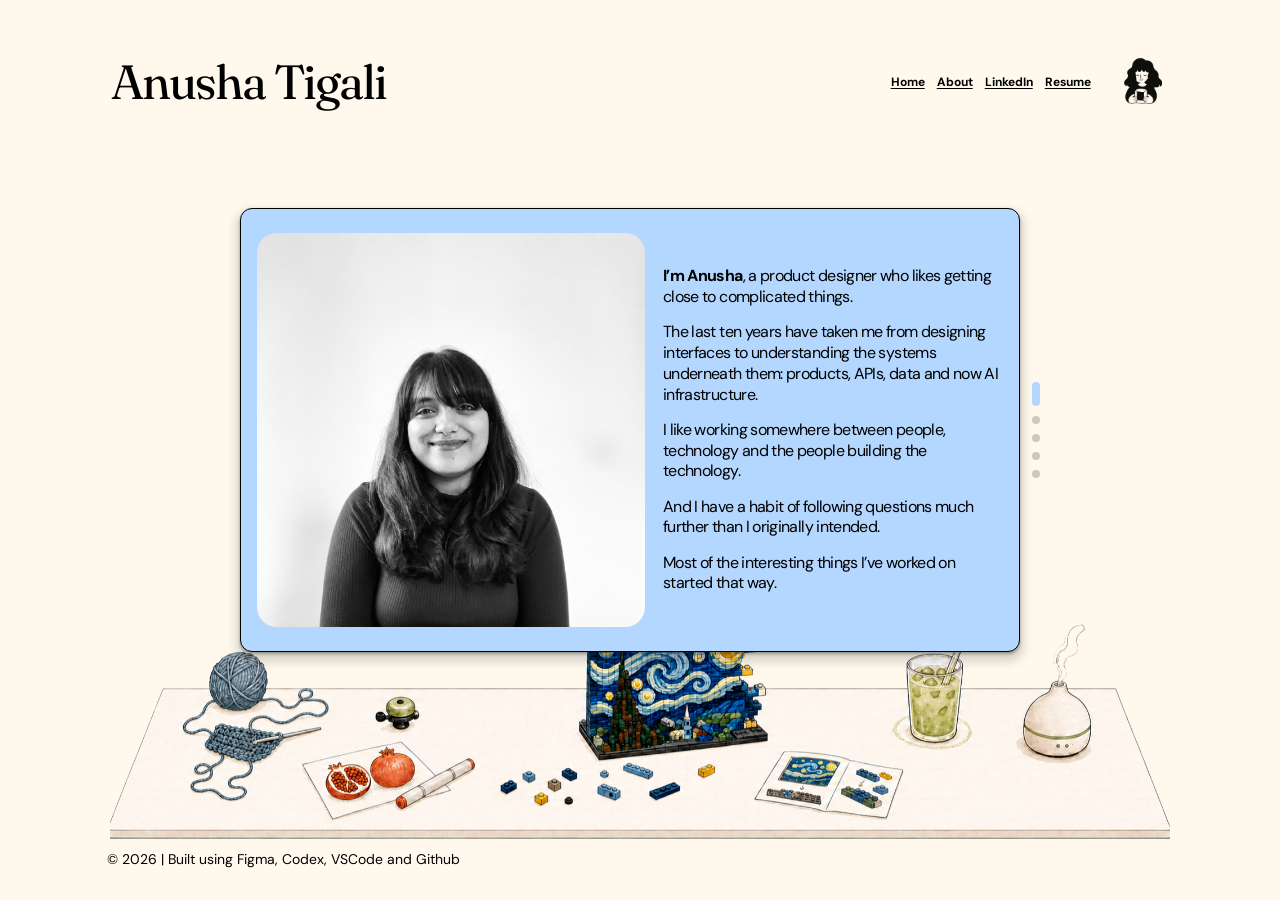
==== about/index.html @ d05620a8 "Publish updated site headers" ====
<!doctype html>
<html lang="en">
  <head>
    <meta charset="utf-8">
    <meta name="viewport" content="width=device-width, initial-scale=1">
    <meta name="theme-color" content="#fff9ed">
    <meta name="apple-mobile-web-app-status-bar-style" content="default">
    <link rel="icon" type="image/png" sizes="32x32" href="/assets/icons/favicon-32.png?v=20260825-4">
    <link rel="icon" type="image/png" sizes="512x512" href="/assets/icons/favicon-master.png?v=20260825-4">
    <link rel="apple-touch-icon" sizes="180x180" href="/assets/icons/apple-touch-icon.png?v=20260825-4">
    <meta name="description" content="Staff product designer working across API tooling, AI infrastructure, knowledge graphs, and data generators.">
    
    <title>About Anusha — Anusha Tigali</title>
    <link rel="preconnect" href="https://fonts.googleapis.com">
    <link rel="preconnect" href="https://fonts.gstatic.com" crossorigin>
    <link href="https://fonts.googleapis.com/css2?family=DM+Sans:opsz,wght@9..40,400;9..40,700&family=Fraunces:opsz,wght,SOFT,WONK@9..144,400,0,1;9..144,700,0,1&display=swap" rel="stylesheet">
    <link rel="stylesheet" href="/assets/css/tokens.css">
    <link rel="stylesheet" href="/assets/css/reset.css">
    <link rel="stylesheet" href="/assets/css/base.css?v=20260823-3">
    <link rel="stylesheet" href="/assets/css/layout.css?v=20260827-1">
    <link rel="stylesheet" href="/assets/css/components.css?v=20260915-2">
    <link rel="stylesheet" href="/assets/css/case-study.css?v=20260827-7">
    <link rel="stylesheet" href="/assets/css/not-found.css?v=20260823-2">
    <link rel="stylesheet" href="/assets/css/matcha-cafe.css?v=20260814-5">
    <link rel="stylesheet" href="/assets/css/learning-logs.css?v=20260827-4">
    <script src="/assets/js/case-study.js?v=20260815-8" defer></script>
    <script src="/assets/js/cards.js?v=20260915-1" defer></script>
    <script src="/assets/js/topic-drawer.js?v=20260814-3" defer></script>
    <script src="/assets/js/matcha-cafe.js?v=20260814-18" defer></script>
    <script src="/assets/js/learning-logs.js?v=20260823-3" defer></script>
    <script src="/assets/js/about-carousel.js?v=20260825-7" defer></script>
    <script src="/assets/js/scroll-header.js?v=20260823-1" defer></script>
  </head>
  <body class="about-page">
    <div class="page-shell page-shell--interior">
  
    <header class="case-study-header" data-scroll-header>
  <a class="case-study-brand" href="/">Anusha Tigali</a>
  <a class="case-study-mobile-portrait" href="/about/" aria-label="About Anusha">
    <img src="/assets/images/profile-wind.gif" alt="">
  </a>
  <nav class="case-study-nav" aria-label="Site navigation">
    <a href="/">Home</a>
    <a href="/about/">About</a>
    <a href="https://www.linkedin.com/in/anusha-tigali-product-designer/" target="_blank" rel="noreferrer">LinkedIn</a>
    <a href="https://drive.google.com/file/d/1iIlHJ6nLuoq7EVHTk1wSKE1XJ-EZt_mc/view?usp=sharing" target="_blank" rel="noreferrer">Resume</a>
  </nav>
  <a class="case-study-portrait" href="/about/" aria-label="About Anusha">
    <img src="/assets/images/profile-wind.gif" alt="">
  </a>
</header>

  
  <main class="interior-main interior-main--about">
    
      <section class="about-carousel" aria-label="About Anusha">
  <div class="about-carousel-viewport" aria-live="polite">
    <article class="about-card is-active" data-about-slide aria-hidden="false">
      <img class="about-card-portrait" src="/assets/images/anusha-about-portrait.png" alt="Anusha Tigali smiling">
      <div class="about-card-copy">
        <div class="about-card-body">
          <p><strong>I’m Anusha</strong>, a product designer who likes getting close to complicated things.</p>
          <p>The last ten years have taken me from designing interfaces to understanding the systems underneath them: products, APIs, data and now AI infrastructure.</p>
          <p>I like working somewhere between people, technology and the people building the technology.</p>
          <p>And I have a habit of following questions much further than I originally intended.</p>
          <p>Most of the interesting things I’ve worked on started that way.</p>
        </div>
      </div>
      <img class="about-card-mobile-object about-card-mobile-object--diffuser" src="/assets/images/about-card-diffuser.png" alt="" aria-hidden="true">
    </article>
    <article class="about-card about-card--text" data-about-slide aria-hidden="true">
      <div class="about-card-copy">
        <h2>I like getting to the bottom of things.</h2>
        <div class="about-card-body">
          <p>I find it hard to design something without understanding why it works the way it does.</p>
          <p>That usually means getting close to the technology, talking to the people building it, talking to the people using it, and asking a lot of questions.</p>
          <p><strong>What is actually happening underneath?<br>Why does it work this way?<br>What is the user really trying to accomplish?</strong></p>
          <p>The deeper I understand the problem, the better I can tell <strong>what we actually need to solve and what we should build around it.</strong></p>
        </div>
      </div>
      <img class="about-card-mobile-object about-card-mobile-object--crochet" src="/assets/images/about-card-crochet.png" alt="" aria-hidden="true">
    </article>
    <article class="about-card" data-about-slide aria-hidden="true">
      <img class="about-card-portrait" src="/assets/images/about-making-lego.jpg" alt="A hand adding a piece to a colorful LEGO landscape">
      <div class="about-card-copy">
        <h2>Making is one of the ways I think.</h2>
        <div class="about-card-body">
          <p>Sometimes that means prototyping a product idea. Other times, I build something because I think it could change how my team works.</p>
          <p>I find that sometimes the fastest way to understand an idea, test it, or get other people excited about it is to <strong>make enough of it real.</strong></p>
        </div>
      </div>
    </article>
    <article class="about-card" data-about-slide aria-hidden="true">
      <img class="about-card-portrait" src="/assets/images/about-science.png" alt="Handwritten notes and sketches about cellular and molecular biology">
      <div class="about-card-copy">
        <h2>Cellular and molecular biology has my curiosity.</h2>
        <div class="about-card-body">
          <p>I’ve been talking to scientists and learning how they study systems far more complicated than the ones I’ve designed for.</p>
          <p>I’m curious how AI changes that work: what truly improves, how model outputs are validated, and how reliable ground truth is established.</p>
          <p>I have far more questions than answers. <strong>I like being there.</strong></p>
        </div>
      </div>
      <img class="about-card-mobile-object about-card-mobile-object--pomegranate" src="/assets/images/about-card-pomegranate.png" alt="" aria-hidden="true">
    </article>
    <article class="about-card about-card--media" data-about-slide aria-hidden="true">
      <div class="about-card-collage">
        <img src="/assets/images/about-cycling.png" alt="Anusha standing with a bicycle on a country road">
        <div class="about-card-video-frame">
          <video autoplay muted loop playsinline preload="metadata" aria-label="Anusha working on a creative project">
            <source src="/assets/images/about-making-video-3s.m4v" type="video/mp4">
          </video>
        </div>
      </div>
      <div class="about-card-copy">
        <h2>When I’m not working, I’m usually trying something to untangle my mind.</h2>
        <div class="about-card-body">
          <p>I’m finishing my Starry Night Lego for the second time, crocheting a phone holder, and painting pomegranates.</p>
          <p>I also take matcha very seriously, so I’m always trying new recipes and finding ways to bring in Indian flavours such as jamun or saffron.</p>
          <p>If none of that works, I head out on my cycle and keep going until a thread of thought in my head begins to untangle.</p>
        </div>
      </div>
      <img class="about-card-mobile-object about-card-mobile-object--matcha" src="/assets/images/about-card-matcha.png" alt="" aria-hidden="true">
    </article>
  </div>
  <div class="about-carousel-dots" aria-label="About slides">
    <button class="is-active" type="button" aria-label="Show slide 1 of 5" aria-current="true"></button>
    <button type="button" aria-label="Show slide 2 of 5"></button>
    <button type="button" aria-label="Show slide 3 of 5"></button>
    <button type="button" aria-label="Show slide 4 of 5"></button>
    <button type="button" aria-label="Show slide 5 of 5"></button>
  </div>
</section>

    
  </main>
  
    <picture class="about-footer-illustration" aria-hidden="true">
      <source media="(max-width: 760px)" srcset="/assets/images/about-footer-desk-mobile-v2.png">
      <img src="/assets/images/about-footer-desk-desktop-v2.png" alt="">
    </picture>
  
  <footer class="site-footer">
  <p>© 2026 | Built using Figma, Codex, VSCode and Github</p>
</footer>

</div>

  </body>
</html>
---- assets/css/tokens.css ----
:root {
  --color-paper: #fff9ed;
  --color-ink: #000;
  --color-tag: #2c2c2c;
  --color-on-dark: #f5f5f5;
  --font-display: "Fraunces", Georgia, serif;
  --font-body: "DM Sans", Arial, sans-serif;
  --text-small: 0.875rem;
  --text-body: 1rem;
  --text-intro: 1.75rem;
  --text-row: 2.25rem;
  --text-title: 3rem;
  --space-1: 0.25rem;
  --space-2: 0.5rem;
  --space-3: 0.75rem;
  --space-4: 1rem;
  --space-6: 1.5rem;
  --page-gutter: clamp(1.25rem, 8.333vw, 7.5rem);
  --page-block: clamp(1.5rem, 5.86vh, 3.75rem);
  --content-width: 1200px;
  --border: 1px solid var(--color-ink);
}
---- assets/css/base.css ----
html { background: var(--color-paper); color-scheme: light; }
body {
  min-width: 320px;
  min-height: 100vh;
  background: var(--color-paper);
  color: var(--color-ink);
  font-family: var(--font-body);
  font-size: var(--text-body);
  -webkit-font-smoothing: antialiased;
}
a:focus-visible { outline: 3px solid #2455e6; outline-offset: 4px; }
h1 { font-family: var(--font-display); font-size: var(--text-title); font-weight: 400; letter-spacing: -0.04em; line-height: 1.2; }
.visually-hidden { position: absolute !important; width: 1px !important; height: 1px !important; padding: 0 !important; margin: -1px !important; overflow: hidden !important; clip: rect(0, 0, 0, 0) !important; white-space: nowrap !important; border: 0 !important; }

[data-scroll-header] {
  position: sticky;
  top: 0;
  z-index: 80;
  background: var(--color-paper);
  transition: transform 180ms cubic-bezier(.22, 1, .36, 1);
  will-change: transform;
}
[data-scroll-header].is-scroll-hidden { transform: translateY(calc(-100% - 1px)); }

body.is-scroll-header-visible .case-study-jump,
body.is-scroll-header-visible .learning-logs-tree { top: calc(var(--scroll-header-height, 0px) + 1rem); }

@view-transition { navigation: auto; }
::view-transition-old(root) { animation: page-leave 120ms ease-in both; }
::view-transition-new(root) { animation: page-enter 180ms cubic-bezier(.22, 1, .36, 1) both; }
@keyframes page-leave { to { opacity: 0; transform: translateY(-2px); } }
@keyframes page-enter { from { opacity: 0; transform: translateY(3px); } }

@media (prefers-reduced-motion: reduce) {
  *, *::before, *::after { scroll-behavior: auto !important; transition-duration: 0.01ms !important; }
  ::view-transition-old(root),
  ::view-transition-new(root) { animation: none; }
}
---- assets/css/layout.css ----
.page-shell {
  width: min(100%, calc(var(--content-width) + (2 * var(--page-gutter))));
  min-height: 100vh;
  margin-inline: auto;
  padding: var(--page-block) var(--page-gutter);
}
.page-shell--home { display: flex; flex-direction: column; gap: var(--space-4); }
.home-main { display: flex; min-height: 0; flex: 1; flex-direction: column; gap: var(--space-4); }
html:has(body.home-page),
body.home-page { width: 100%; height: 100dvh; min-height: 0; max-height: 100dvh; overflow: hidden; overscroll-behavior: none; }
.page-shell--home { height: 100dvh; min-height: 0; max-height: 100dvh; overflow: hidden; }
.page-shell--interior { display: flex; flex-direction: column; }
.about-page { height: 100dvh; min-height: 0; max-height: 100dvh; overflow: hidden; }
.about-page .page-shell--interior { position: relative; height: 100dvh; min-height: 0; max-height: 100dvh; gap: clamp(.5rem, 1.25dvh, 1rem); overflow: hidden; padding-block: var(--page-block) 2rem; }
.interior-main { display: flex; width: 100%; flex: 1; flex-direction: column; justify-content: center; padding-block: 5rem; }
.interior-main h1 { margin-block: .5rem 2rem; font-size: clamp(2.75rem, 6vw, 5.5rem); }
.interior-main--about { position: relative; z-index: 2; min-height: 0; align-items: center; flex: 1; padding-block: clamp(.5rem, 1.5dvh, 1rem); }
.about-page .case-study-header,
.about-page .site-footer { position: relative; z-index: 3; }
@media (min-width: 761px) {
  .page-shell--home,
  .home-main { gap: var(--space-6); }
  .page-shell--home { height: 100dvh; min-height: 0; }
  .home-main { min-height: 0; flex: 1; }
}
@media (min-width: 761px) and (max-height: 900px) {
  .page-shell--home,
  .home-main { gap: clamp(.75rem, 2dvh, 1.5rem); }
}
@media (max-width: 760px) {
  .page-shell { padding-block: 1.5rem; }
  html:has(body.home-page),
  body.home-page { height: auto; min-height: 100dvh; max-height: none; overflow-x: hidden; overflow-y: auto; overscroll-behavior-y: auto; }
  .home-page .page-shell--home { height: auto; min-height: 100dvh; max-height: none; gap: 36px; overflow: visible; padding: 1.5rem 1rem max(.75rem, env(safe-area-inset-bottom)); }
  .home-main { gap: 0; }
  html:has(body.about-page),
  body.about-page { width: 100%; height: auto; min-height: 100dvh; max-height: none; overflow-x: hidden; overflow-y: auto; overscroll-behavior-x: none; overscroll-behavior-y: auto; }
  .about-page .page-shell--interior { width: 100%; height: auto; min-height: 100dvh; max-height: none; gap: 8px; overflow: visible; padding-block: 12px; }
  .interior-main--about { z-index: 2; min-height: 0; flex: none; justify-content: flex-start; overflow: visible; padding-block: 0; }
}
---- assets/css/components.css ----
.profile-header { position: relative; display: flex; flex-direction: column; gap: var(--space-6); padding-inline: .25rem; }
.profile-portrait { position: absolute; top: 0; right: .25rem; display: block; width: 63px; height: 57px; }
.profile-portrait img { display: block; width: 63px; height: 57px; object-fit: contain; }
.profile-title-row:has(.profile-portrait) { padding-right: 5rem; }
.profile-title-row { display: flex; min-height: 58px; align-items: center; gap: .625rem; overflow: hidden; }
.profile-name { min-width: 0; flex: 1; font-family: var(--font-display); font-size: var(--text-title); font-weight: 400; letter-spacing: -.04em; line-height: 1.2; }
.profile-mobile-summary,
.profile-mobile-meta { display: none; }
.profile-actions { display: flex; flex: none; align-items: center; gap: .625rem; }
.profile-actions a { display: flex; align-items: center; gap: .25rem; font-size: var(--text-small); font-weight: 700; text-decoration: underline; text-underline-offset: .18em; white-space: nowrap; }
.profile-actions a:hover { text-decoration-thickness: 2px; }
.profile-actions img { display: block; width: 17px; height: 17px; }
.profile-actions .profile-action-icon { display: none; }
.profile-metadata { display: grid; grid-template-columns: minmax(0, 1.55fr) minmax(0, 1.1fr) minmax(0, .55fr) minmax(0, 1.65fr); align-items: start; gap: clamp(2rem, 3vw, 3.5rem); font-size: var(--text-small); }
.metadata-item { display: flex; min-width: 0; flex-direction: column; gap: var(--space-1); }
.metadata-item dt { font-weight: 400; }
.metadata-item dd { font-weight: 700; line-height: 1.28; }
.metadata-item-prefix { font-weight: 700; }
.metadata-item dd a:hover { text-decoration: underline; text-underline-offset: .15em; }
.intro { position: relative; z-index: 5; font-size: var(--text-intro); font-weight: 400; line-height: 1.3; }
.intro-link { position: relative; display: inline-block; text-decoration: underline; text-decoration-thickness: 1px; text-underline-offset: .15em; }
.intro-link-pill { position: absolute; top: calc(100% + .35rem); left: 0; z-index: 10; width: max-content; max-width: min(24rem, calc(100vw - (2 * var(--page-gutter)))); padding: .2rem .75rem .25rem; border-radius: 999px; background: #c8c5bd; font-size: 1.25rem; font-style: italic; line-height: 1.2; opacity: 0; pointer-events: none; transform: translateY(-.25rem); transition: opacity 160ms ease, transform 200ms ease; }
.intro-link:is(:hover, :focus-visible) .intro-link-pill { opacity: 1; transform: translateY(0); }
.intro-link:focus-visible { border-radius: 2px; outline-offset: 3px; }
.intro-link-menu { position: relative; display: inline-block; }
.intro-link-options { position: absolute; top: 100%; left: 0; z-index: 10; display: flex; width: max-content; max-width: min(34rem, calc(100vw - (2 * var(--page-gutter)))); align-items: flex-start; flex-direction: column; gap: .75rem; padding-top: .5rem; opacity: 0; pointer-events: none; transform: translateY(-.25rem); transition: opacity 160ms ease, transform 200ms ease, visibility 0s linear 200ms; visibility: hidden; }
.intro-link-option { display: block; max-width: 100%; padding: .2rem .75rem .25rem; border-radius: 999px; background: #c8c5bd; font-size: 1.25rem; font-style: italic; line-height: 1.2; text-decoration: none; white-space: nowrap; }
.intro-link-option:hover, .intro-link-option:focus-visible { background: var(--color-ink); color: var(--color-paper); outline: none; }
.intro-link-menu:is(:hover, :focus-within) .intro-link-options { opacity: 1; pointer-events: auto; transform: translateY(0); transition-delay: 0s; visibility: visible; }
@media (min-width: 761px) {
  .intro-link-pill,
  .intro-link-option { background: #b4d7ff; }
}
.portfolio-mobile-header,
.portfolio-mobile-meta,
.portfolio-mobile-cta,
.portfolio-mobile-summary,
.portfolio-mobile-number,
.portfolio-mobile-tab,
.portfolio-mobile-pagination,
.portfolio-mobile-footer { display: none; }
.portfolio-mobile-stage { display: contents; }
.portfolio-index { --card-motion-duration: 680ms; --card-motion-easing: cubic-bezier(.16, 1, .3, 1); min-height: 0; flex: none; border: var(--border); }
.portfolio-index ul { display: grid; height: 660px; grid-template-columns: repeat(2, minmax(0, 1fr)); grid-template-rows: repeat(3, 176px) 132px; transition: grid-template-rows var(--card-motion-duration) var(--card-motion-easing); will-change: grid-template-rows; }
.portfolio-row { display: flex; height: 100%; min-height: 0; }
.portfolio-row:nth-child(-n + 3) { grid-column: 1 / -1; }
.portfolio-row:nth-child(4) { grid-column: 1 / -1; }
.portfolio-row + .portfolio-row { border-top: var(--border); }
.portfolio-row a { position: relative; display: flex; width: 100%; flex-direction: column; justify-content: center; gap: .625rem; overflow: hidden; padding: 1rem; transition: background-color 420ms ease, color 320ms ease; }
.portfolio-heading { display: flex; width: 100%; align-items: flex-start; flex-direction: column; gap: .625rem; flex: none; opacity: 1; transform: translateY(0); transition: opacity 240ms ease 160ms, transform 560ms var(--card-motion-easing); }
.portfolio-title { display: grid; min-width: 0; flex: 1; font-family: var(--font-display); font-weight: 400; letter-spacing: -.04em; line-height: 1.2; }
.portfolio-title-default { grid-area: 1 / 1; align-self: center; font-size: var(--text-row); transform: scale(1); transform-origin: left center; transition: transform 560ms var(--card-motion-easing); will-change: transform; }
.portfolio-title-compressed { display: none; }
.portfolio-preview { position: absolute; top: 50%; right: 16px; left: 16px; display: grid; width: auto; height: min(403px, calc(100% - 2rem)); min-height: 0; grid-template-columns: minmax(0, 649px) minmax(335px, 493px); align-items: center; gap: 1.5rem; overflow: hidden; opacity: 0; visibility: hidden; transform: translateY(calc(-50% + 1rem)); transition: opacity 260ms ease, transform 620ms var(--card-motion-easing), visibility 0s linear var(--card-motion-duration); }
.portfolio-preview:not(:has(.portfolio-artwork)) { grid-template-columns: minmax(0, 649px); }
.portfolio-copy { display: flex; align-self: center; flex-direction: column; gap: .625rem; text-align: left; }
.portfolio-hover-title { font-family: var(--font-display); font-size: var(--text-row); font-weight: 400; letter-spacing: -.04em; line-height: 1.2; white-space: nowrap; }
.portfolio-summary { max-width: 649px; font-size: 18px; line-height: 1.25; }
.portfolio-view-cta { display: inline-flex; width: 160px; height: 32px; align-items: center; justify-content: center; gap: 8px; padding: 8px; border-radius: 8px; background: #2c2c2c; color: #f5f5f5; font-family: var(--font-body); font-size: 16px; font-weight: 400; line-height: 1; white-space: nowrap; transition: background-color 160ms ease, box-shadow 160ms ease, color 160ms ease, transform 160ms ease; }
.portfolio-copy > .portfolio-view-cta { margin-top: 26px; }
.portfolio-view-cta > span { transition: transform 160ms ease; }
.portfolio-row--field-notes .portfolio-heading { align-items: center; flex-direction: row; justify-content: space-between; gap: 1rem; }
.portfolio-view-cta--articles { flex: none; margin-left: auto; opacity: 0; visibility: hidden; transform: translateX(-.5rem); transition: opacity 180ms ease, transform 240ms var(--card-motion-easing), visibility 0s linear 240ms, background-color 160ms ease, box-shadow 160ms ease, color 160ms ease; }
.portfolio-row--field-notes a:hover .portfolio-view-cta--articles,
.portfolio-row--field-notes a:focus-visible .portfolio-view-cta--articles { opacity: 1; visibility: visible; transform: translateX(0); transition-delay: 0s; }
.portfolio-view-cta:hover,
.portfolio-row a:focus-visible .portfolio-view-cta { background: #000; box-shadow: 0 3px 0 rgb(0 0 0 / 18%); color: #fff; transform: translateY(-2px); }
.portfolio-view-cta:hover > span,
.portfolio-row a:focus-visible .portfolio-view-cta > span { transform: translateX(3px); }
.portfolio-details { display: flex; flex-wrap: wrap; align-items: center; gap: .5rem 1rem; font-size: var(--text-small); }
.portfolio-details span + span::before { content: ""; display: inline-block; width: 2px; height: 2px; margin: 0 1rem .25em 0; border-radius: 50%; background: currentColor; }
.portfolio-details--default { max-height: 18px; overflow: hidden; color: #444; opacity: 1; transition: max-height 480ms var(--card-motion-easing), opacity 240ms ease; }
.portfolio-artwork { display: flex; width: 100%; height: min(335px, 100%); min-width: 0; min-height: 0; align-items: center; justify-content: center; }
.portfolio-artwork img { display: block; width: 100%; height: 100%; max-width: 493px; max-height: 335px; object-fit: contain; object-position: center; }
.portfolio-row--synthetic-data .portfolio-artwork img,
.portfolio-row--curl-import .portfolio-artwork img { width: 83%; height: 83%; }
.portfolio-row--expandable.is-active { height: 100%; }
.portfolio-row a:hover,
.portfolio-row a:focus-visible { background: #b4d7ff; color: var(--color-ink); }
.portfolio-row--expandable.is-active .portfolio-preview { opacity: 1; visibility: visible; transform: translateY(-50%); transition-delay: 180ms, 80ms, 0s; }
.portfolio-row--expandable.is-active .portfolio-heading { opacity: 0; transform: translateY(-.5rem); transition-delay: 0s; }
.portfolio-row a:focus-visible { outline-offset: -4px; }
@media (min-width: 761px) {
  .portfolio-index { min-height: 280px; flex: 1; }
  .portfolio-index ul { height: 100%; grid-template-rows: repeat(3, minmax(68px, 1fr)) minmax(68px, .75fr); }
  .portfolio-index ul.portfolio-active-1 { grid-template-rows: minmax(0, 74.4fr) repeat(3, minmax(96px, 8.533fr)); }
  .portfolio-index ul.portfolio-active-2 { grid-template-rows: minmax(96px, 8.533fr) minmax(0, 74.4fr) repeat(2, minmax(96px, 8.533fr)); }
  .portfolio-index ul.portfolio-active-3 { grid-template-rows: repeat(2, minmax(96px, 8.533fr)) minmax(0, 74.4fr) minmax(96px, 8.533fr); }
  .portfolio-index ul.is-card-active > .portfolio-row:not(.is-active) { height: 100%; }
  .portfolio-index ul.is-card-active > .portfolio-row:not(.is-active) > a { padding-block: clamp(.5rem, 1.5dvh, 3rem); }
  .portfolio-index ul.is-card-active > .portfolio-row:not(.is-active) .portfolio-heading { align-items: flex-start; flex-direction: column; justify-content: center; gap: .25rem; color: #858585; }
  .portfolio-index ul.is-card-active > .portfolio-row--field-notes:not(.is-active) .portfolio-heading { align-items: center; flex-direction: row; justify-content: space-between; gap: 1rem; }
  .portfolio-index ul.is-card-active > .portfolio-row:not(.is-active) .portfolio-title { white-space: normal; }
  .portfolio-index ul.is-card-active > .portfolio-row:not(.is-active) .portfolio-title-default { transform: scale(1); }
  .portfolio-index ul.is-card-active > .portfolio-row:not(.is-active) .portfolio-details--default { max-height: 18px; flex: none; justify-content: flex-start; color: #858585; opacity: 1; white-space: nowrap; }
}
@media (min-width: 761px) and (max-width: 1100px) {
  .portfolio-preview { grid-template-columns: minmax(0, 1fr); }
  .portfolio-hover-title { white-space: normal; }
  .portfolio-artwork { display: none; }
}
@media (min-width: 761px) and (max-height: 900px) {
  .portfolio-index { min-height: 0; flex: 1; }
  .portfolio-index ul { height: 100%; }
  .portfolio-index ul.portfolio-active-1 { grid-template-rows: minmax(0, 1fr) repeat(3, clamp(52px, 9dvh, 72px)); }
  .portfolio-index ul.portfolio-active-2 { grid-template-rows: clamp(52px, 9dvh, 72px) minmax(0, 1fr) repeat(2, clamp(52px, 9dvh, 72px)); }
  .portfolio-index ul.portfolio-active-3 { grid-template-rows: repeat(2, clamp(52px, 9dvh, 72px)) minmax(0, 1fr) clamp(52px, 9dvh, 72px); }
  .portfolio-index ul.is-card-active > .portfolio-row:not(.is-active) .portfolio-details--default { display: none; }
}
.site-footer { display: flex; justify-content: space-between; flex-wrap: wrap; gap: var(--space-3); font-size: var(--text-small); }
.site-footer p { min-width: 0; overflow-wrap: anywhere; }
.site-footer p:last-child { text-align: right; }
.site-footer a:hover { text-decoration: underline; text-underline-offset: .15em; }
.about-footer-illustration { position: absolute; bottom: clamp(1rem, 2.5dvh, 2rem); left: 50%; z-index: 1; display: flex; width: 100vw; height: clamp(220px, 30dvh, 300px); align-items: flex-end; justify-content: center; margin: 0; pointer-events: none; transform: translateX(-50%); }
.about-footer-illustration img { position: relative; z-index: 1; display: block; width: auto; height: 100%; max-width: 100%; object-fit: contain; object-position: center bottom; }
.about-page .case-study-header { margin-bottom: 0; }
.about-page .case-study-header.is-scroll-hidden { transform: none; }
.about-carousel { display: flex; width: min(100%, 800px); align-items: center; justify-content: center; gap: 12px; transform: translateY(-50px); }
.about-carousel-viewport { position: relative; width: min(100%, 780px); height: 444px; flex: 0 1 780px; }
.about-card { position: absolute; inset: 0; display: flex; width: 100%; height: 444px; min-height: 0; align-items: center; gap: clamp(12px, 2dvh, 20px); padding: clamp(14px, 2.65dvh, 24px) 16px; border: 1px solid var(--color-ink); border-radius: 12px; background: #b4d7ff; box-shadow: 0 6px 10px 4px rgb(0 0 0 / 15%), 0 2px 3px rgb(0 0 0 / 30%); font-family: var(--font-body); opacity: 0; pointer-events: none; transform: translateY(28px) scale(.985); transition: opacity 240ms ease, transform 360ms cubic-bezier(.22, 1, .36, 1), visibility 0s linear 360ms; visibility: hidden; }
.about-card[aria-hidden="true"] { display: none; }
.about-card.is-before { transform: translateY(-28px) scale(.985); }
.about-card.is-active { z-index: 2; opacity: 1; pointer-events: auto; transform: translateY(0) scale(1); transition-delay: 0s; visibility: visible; }
.about-card-portrait { display: block; width: min(52%, 404px); height: 100%; min-height: 0; flex: 0 0 min(52%, 404px); border-radius: 20px; object-fit: cover; object-position: center; }
.about-card-collage { position: relative; width: min(52%, 404px); height: 100%; min-height: 0; flex: 0 0 min(52%, 404px); }
.about-card-collage > img { display: block; width: 100%; height: 100%; border-radius: 20px; object-fit: cover; object-position: center; }
.about-card-video-frame { position: absolute; right: 6%; bottom: -2%; width: 62%; height: 68%; padding: 10px; border-radius: 14px; background: #fff; box-shadow: 0 4px 12px rgb(0 0 0 / 14%); transform: rotate(10deg); }
.about-card-video-frame video { display: block; width: 100%; height: 100%; border-radius: 8px; object-fit: cover; }
.about-card-copy { display: flex; min-width: 0; flex: 1; align-self: stretch; flex-direction: column; gap: 10px; }
.about-card:not(.about-card--text) .about-card-copy { height: 100%; justify-content: center; }
.about-card-number,
.about-card h1,
.about-card h2 { margin: 0; font-family: var(--font-body); font-size: 16px; letter-spacing: -.04em; line-height: 1.3; }
.about-card-number { font-weight: 400; }
.about-card h1,
.about-card h2 { font-weight: 700; }
.about-card--text { align-items: center; padding: clamp(2rem, 7dvh, 4rem); }
.about-card--text .about-card-copy { width: 100%; max-width: 580px; align-self: center; justify-content: center; margin-inline: auto; }
.about-card--text h2 { font-size: 16px; line-height: 1.3; }
.about-card--text .about-card-body { font-size: clamp(13px, 1.8dvh, 16px); line-height: 1.3; }
.about-card--text .about-card-body { margin-top: 1rem; }
.about-card-body { display: flex; flex-direction: column; gap: clamp(.55rem, 1.6dvh, 1.25rem); font-size: clamp(13px, 1.8dvh, 16px); letter-spacing: -.04em; line-height: 1.3; }
.about-card-mobile-object { display: none; }
.about-carousel-dots { display: flex; width: 8px; flex: 0 0 8px; align-items: center; flex-direction: column; gap: 10px; }
.about-carousel-dots button { display: block; width: 8px; height: 8px; padding: 0; border: 0; border-radius: 20px; background: #cdc8be; cursor: pointer; transition: height 200ms ease, width 200ms ease, background-color 200ms ease; }
.about-carousel-dots button.is-active { height: 24px; background: #b4d7ff; }
.wordmark { font-family: var(--font-display); font-size: 1.75rem; }
.eyebrow { font-size: var(--text-small); font-weight: 700; text-transform: uppercase; letter-spacing: .08em; }
.coming-soon { margin-bottom: 3rem; font-size: 1.5rem; }
.back-link { width: max-content; font-weight: 700; text-decoration: underline; text-underline-offset: .2em; }
.topic-drawer-layer { display: none; }
@media (max-width: 760px) {
  .home-page { --mobile-card-height: 100%; min-height: 0; overscroll-behavior-x: none; }
  .home-page .page-shell--home { position: static; width: 100%; }
  .profile-header { position: static; z-index: 20; gap: 0; margin-inline: -1rem; padding: 0 1rem; background: var(--color-paper); }
  .home-page .profile-header.is-scroll-hidden { transform: none; }
  .profile-title-row { min-height: auto; align-items: flex-start; flex-direction: column; gap: 1.25rem; overflow: visible; }
  .profile-title-row:has(.profile-portrait) { padding-right: 0; }
  .profile-portrait { position: static; width: 80px; height: 110px; }
  .profile-portrait img { width: 80px; height: 110px; object-fit: contain; }
  .home-page .profile-portrait { width: 207px; height: 270px; }
  .home-page .profile-portrait img { width: 207px; height: 270px; }
  .profile-name { font-size: 1.5rem; }
  .home-page .profile-name { font-size: 36px; font-weight: 700; }
  .profile-mobile-summary { display: block; font-size: 1rem; line-height: 1.3; }
  .home-page .profile-mobile-summary { font-size: 28px; font-weight: 600; }
  .profile-mobile-summary-link { text-decoration: underline; text-decoration-thickness: 1px; text-underline-offset: .15em; }
  body.topic-drawer-open { overflow: hidden; }
  .topic-drawer-layer { position: fixed; inset: 0; z-index: 100; display: block; }
  .topic-drawer-layer[hidden] { display: none; }
  .topic-drawer-backdrop { position: absolute; inset: 0; border: 0; background: rgb(217 217 217 / 77%); opacity: 0; transition: opacity 220ms ease; }
  .topic-drawer { position: absolute; right: 0; bottom: 0; left: 0; display: flex; min-height: 338px; align-items: center; flex-direction: column; gap: 1rem; padding: 2.5rem 2rem max(2rem, env(safe-area-inset-bottom)); border-radius: 2rem 2rem 0 0; background: #fff9ec; box-shadow: 0 -6px 20px rgb(0 0 0 / 10%); text-align: center; transform: translateY(100%); transition: transform 300ms cubic-bezier(.22, 1, .36, 1); }
  .topic-drawer-heading { display: flex; width: 100%; align-items: center; justify-content: space-between; gap: 1rem; text-align: left; }
  .topic-drawer h2 { font-family: var(--font-display); font-size: 1.75rem; font-weight: 400; letter-spacing: -.04em; line-height: 1.2; }
  .topic-drawer-icon-close { position: relative; width: 2rem; height: 2rem; flex: 0 0 2rem; border: 2px solid var(--color-ink); border-radius: 50%; background: transparent; color: var(--color-ink); }
  .topic-drawer-icon-close::before, .topic-drawer-icon-close::after { position: absolute; top: 50%; left: 50%; width: 1rem; height: 2px; background: currentColor; content: ""; }
  .topic-drawer-icon-close::before { transform: translate(-50%, -50%) rotate(45deg); }
  .topic-drawer-icon-close::after { transform: translate(-50%, -50%) rotate(-45deg); }
  .topic-drawer p { width: 100%; max-width: none; font-size: 1.125rem; line-height: 1.3; text-align: left; }
  .topic-drawer-media { width: 216px; height: 126px; object-fit: cover; }
  .topic-drawer-media[hidden] { display: none; }
  .topic-drawer-actions { display: flex; width: 100%; align-items: center; flex-direction: column; gap: 1rem; margin-top: auto; }
  .topic-drawer-primary { display: flex; width: min(100%, 20rem); min-height: 3.5rem; align-items: center; justify-content: center; border-radius: .5rem; background: var(--color-ink); color: #fff; font-size: 1.125rem; }
  .topic-drawer-close { border: 0; background: none; color: var(--color-ink); font: inherit; font-size: 1.125rem; text-decoration: underline; text-underline-offset: .15em; }
  .topic-drawer-layer.is-open .topic-drawer-backdrop { opacity: 1; }
  .topic-drawer-layer.is-open .topic-drawer { transform: translateY(0); }
  .profile-mobile-meta { display: block; margin-top: -.25rem; font-size: 1rem; line-height: 1.3; }
  .home-page .profile-mobile-meta { display: flex; overflow: visible; align-items: center; flex-direction: row; flex-wrap: wrap; gap: 8px; margin-top: -.125rem; color: #444; font-size: 16px; white-space: normal; }
  .home-page .profile-mobile-meta-tags,
  .home-page .profile-mobile-meta-links { display: contents; }
  .home-page .profile-mobile-meta-tags > span:not([aria-hidden="true"]) { min-width: 0; }
  .home-page .profile-mobile-meta-tags a,
  .home-page .profile-mobile-meta-links a { text-decoration: underline; text-underline-offset: .18em; }
  .profile-actions { gap: .75rem; }
  .home-page .profile-actions { display: none; }
  .profile-metadata { display: none; }
  .intro { display: none; }
  .portfolio-index { display: flex; width: 100%; min-height: 0; align-self: stretch; flex: none; flex-direction: column; border: 0; }
  .portfolio-mobile-stage { display: grid; width: 100%; min-height: 0; flex: none; grid-template-rows: auto auto auto; }
  .portfolio-mobile-header { display: flex; height: 20px; align-items: flex-start; justify-content: space-between; margin-bottom: 1.25rem; font-family: var(--font-display); font-size: 16px; letter-spacing: -.04em; line-height: normal; }
  .portfolio-index ul { display: flex; width: 100%; height: auto; min-height: 0; max-height: none; align-items: flex-start; gap: .75rem; overflow-x: auto; overflow-y: hidden; border: 0; overscroll-behavior-x: contain; scroll-behavior: smooth; scroll-snap-type: x mandatory; scrollbar-width: none; touch-action: pan-x pan-y; -webkit-overflow-scrolling: touch; }
  .portfolio-index ul::-webkit-scrollbar { display: none; }
  .portfolio-row { position: relative; display: block; width: auto; height: auto; min-height: 0; max-height: none; flex: 0 0 100%; overflow: hidden; border: var(--border); border-radius: 12px; background: var(--color-paper); scroll-snap-align: start; scroll-snap-stop: always; transition: background-color 360ms ease; }
  .portfolio-row:last-child { margin-right: 0; }
  .portfolio-row + .portfolio-row { border-top: var(--border); }
  .portfolio-row a { height: auto; justify-content: flex-start; gap: 0; padding: 0; }
  .portfolio-heading { gap: 0; }
  .portfolio-title { flex: none; }
  .portfolio-title-default { font-size: 1.125rem; }
  .portfolio-details--default { display: none; }
  .portfolio-preview { position: relative; inset: auto; display: flex; width: 100%; height: auto; max-height: none; align-items: flex-start; flex-direction: column; justify-content: flex-start; gap: 10px; padding: 24px 16px; transform: none; }
  .portfolio-copy { width: 100%; min-width: 0; flex: none; gap: 0; padding-bottom: 0; }
  .portfolio-hover-title { order: 1; margin-top: .625rem; font-size: 24px; font-weight: 400; line-height: 1.25; white-space: normal; }
  .portfolio-summary { display: block; order: 2; margin-top: 1.5rem; font-size: 18px; letter-spacing: -.02em; line-height: 1.3; }
  .portfolio-mobile-summary { display: block; order: 2; margin-top: 1.5rem; font-size: 18px; letter-spacing: -.02em; line-height: 1.3; }
  .portfolio-preview .portfolio-details { display: flex; order: 3; gap: 8px; margin-top: 1.5rem; color: #444; font-size: .875rem; line-height: 1.3; }
  .portfolio-preview .portfolio-details span + span::before { margin-right: 8px; }
  .portfolio-mobile-number { display: block; font-family: var(--font-display); font-size: 1.25rem; line-height: 1; }
  .portfolio-mobile-tab { position: absolute; top: 1.5rem; left: 1.75rem; display: block; font-family: var(--font-display); font-size: 1.125rem; letter-spacing: -.04em; line-height: 1.2; white-space: nowrap; transform: rotate(90deg); transform-origin: top left; }
  .portfolio-mobile-meta { display: none; }
  .portfolio-view-cta { display: none; }
  .portfolio-mobile-cta { position: static; z-index: 2; display: inline-flex; width: 160px; height: 32px; order: 4; align-items: center; align-self: flex-start; justify-content: center; flex: none; gap: 8px; margin-top: 24px; padding: 8px; border-radius: 8px; background: #2c2c2c; color: #f5f5f5; font-size: 16px; font-weight: 400; line-height: 1; white-space: nowrap; }
  .portfolio-artwork { display: none; }
  .portfolio-row:is(.is-active, .is-mobile-initial) a { background: #b4d7ff; }
  .portfolio-row:is(.is-active, .is-mobile-initial) .portfolio-mobile-tab { display: none; }
  .portfolio-row .portfolio-heading { display: none; opacity: 0; visibility: hidden; }
  .portfolio-row .portfolio-preview { opacity: 0; visibility: hidden; transform: none; transition: none; }
  .portfolio-row:is(.is-active, .is-mobile-initial) .portfolio-preview { opacity: 1; visibility: visible; transform: none; }
  .portfolio-row--expandable.is-active { height: auto; min-height: 0; max-height: none; }
  .portfolio-mobile-pagination { display: flex; height: 18px; align-items: center; justify-content: space-between; gap: 12px; margin-top: 16px; }
  .portfolio-mobile-dots { display: flex; align-items: center; gap: 12px; }
  .portfolio-mobile-dots button { width: 8px; height: 8px; padding: 0; border: 0; border-radius: 999px; background: #cdc8be; cursor: pointer; }
  .portfolio-mobile-dots button.is-active { width: 24px; background: #b4d7ff; }
  .portfolio-mobile-next { min-width: 0; padding: 0; overflow: hidden; border: 0; background: transparent; color: #444; font-size: .875rem; line-height: 1.3; text-align: right; text-overflow: ellipsis; white-space: nowrap; cursor: pointer; }
  .portfolio-mobile-footer,
  .page-shell--interior > .site-footer { align-items: center; flex-direction: row; justify-content: space-between; flex-wrap: wrap; gap: 1rem; font-size: var(--text-small); line-height: 1.2; white-space: normal; }
  .portfolio-mobile-footer { display: flex; align-items: flex-start; flex-direction: column; gap: 4px; margin-top: 1.25rem; line-height: 1.3; white-space: normal; }
  .portfolio-mobile-footer p:last-child,
  .page-shell--interior > .site-footer p:last-child { text-align: left; }
  .page-shell--home > .site-footer { display: none; }
  .about-page .page-shell--interior { gap: 8px; padding-block: 12px; }
  .about-page .case-study-header,
  .about-page .page-shell--interior > .site-footer { flex: none; }
  .about-page .case-study-header { min-height: 60px; }
  .about-page .page-shell--interior > .site-footer { align-items: flex-start; flex-direction: column; gap: 4px; line-height: 1.3; white-space: normal; }
  .about-page .page-shell--interior > .site-footer a { overflow-wrap: anywhere; }
  .about-footer-illustration { display: none; }
  .about-footer-illustration img { width: min(90vw, 380px); height: auto; max-width: none; margin-inline: auto; object-fit: contain; opacity: .7; }
  .about-carousel { width: 100%; height: auto; min-width: 0; min-height: 0; align-items: stretch; flex: none; flex-direction: column; gap: 8px; touch-action: pan-y; transform: none; }
  .about-carousel-viewport { display: flex; width: 100%; height: auto; min-width: 0; min-height: 0; flex: none; flex-direction: column; gap: 16px; overflow: visible; }
  .about-carousel-viewport::-webkit-scrollbar { display: none; }
  .about-card { position: relative; inset: auto; width: 100%; max-width: 100%; height: auto; min-width: 0; min-height: 0; align-items: stretch; flex: none; flex-direction: column; gap: 28px; overflow: hidden; padding: 32px; box-shadow: none; opacity: 1; transform: none; transition: none; visibility: visible; }
  .about-card[aria-hidden="true"] { display: flex; }
  .about-card.is-before,
  .about-card.is-active { transform: none; }
  .about-card-portrait { width: 100%; height: auto; min-height: 0; aspect-ratio: 1.08; flex: none; border-radius: 20px; object-fit: cover; }
  .about-card-portrait--desktop-only { display: none; }
  .about-card-collage { width: 100%; height: auto; min-height: 0; aspect-ratio: 1.08; flex: none; }
  .about-card-video-frame { right: 3%; bottom: -3%; width: 58%; height: 70%; padding: 8px; border-radius: 12px; }
  .about-card-copy,
  .about-card:not(.about-card--text) .about-card-copy { width: 100%; height: auto; align-self: auto; gap: 10px; overflow-wrap: anywhere; }
  .about-card-number,
  .about-card h1,
  .about-card h2 { font-size: 20px; line-height: 1.2; }
  .about-card-body { gap: 1.5rem; font-size: 20px; line-height: 1.35; }
  .about-card--text { align-items: center; padding: 32px; }
  .about-card--text h2 { font-size: 20px; line-height: 1.3; }
  .about-card--text .about-card-body { margin-top: .75rem; font-size: 20px; line-height: 1.35; }
  .about-card-mobile-object { display: block; width: 120px; height: 120px; align-self: flex-end; margin-top: -8px; object-fit: contain; }
  .about-card-mobile-object--pomegranate { width: 136px; }
  .about-card-mobile-object--matcha { width: 104px; }
  .about-card-mobile-object--lego { width: 132px; }
  .about-card-mobile-object--diffuser { width: 96px; }
  .about-card-mobile-object--crochet { width: 140px; }
  .about-carousel-dots { display: none; }
}
---- assets/css/case-study.css ----
.case-study-shell { --case-study-surface: #e9e4da; --case-study-radius: 1.5rem; width: min(100%, calc(var(--content-width) + (2 * var(--page-gutter)))); min-height: 100vh; margin-inline: auto; padding: var(--page-block) var(--page-gutter) 2rem; }
.case-study-header { display: flex; align-items: center; gap: 1.25rem; margin-bottom: 2.5rem; }
.case-study-brand { margin-left: .25rem; font-family: var(--font-display); font-size: var(--text-title); font-weight: 400; letter-spacing: -.04em; line-height: 1.2; }
.case-study-mobile-portrait { display: none; }
.case-study-mobile-portrait img { display: block; width: 100%; height: 100%; object-fit: contain; }
.case-study-portrait { display: block; width: 63px; height: 57px; flex: none; }
.case-study-portrait img { display: block; width: 63px; height: 57px; object-fit: contain; }
.case-study-nav { display: flex; align-items: center; gap: .75rem; margin-left: auto; font-size: .75rem; font-weight: 700; }
.case-study-header > .case-study-nav a { text-decoration: underline; text-underline-offset: .18em; }
.case-study-nav--bottom { width: 100%; justify-content: center; margin-top: 1rem; }
.case-study-nav a:hover { text-decoration: underline; text-underline-offset: .2em; }
.case-study-nav a:focus-visible,
.case-study-jump a:focus-visible { border-radius: .15rem; outline: 3px solid #2455e6; outline-offset: 3px; }
.case-study-main { display: flex; min-width: 0; flex-direction: column; gap: 2rem; }
.case-study-main--pending { gap: 0; }
.case-study-intro h1 { width: 100%; max-width: none; margin-bottom: 1.75rem; font-size: clamp(2rem, 4vw, 3.5rem); overflow-wrap: anywhere; }
.case-study-metadata { display: grid; grid-template-columns: repeat(auto-fit, minmax(110px, 1fr)); gap: 1.25rem; font-size: .875rem; }
.case-study-metadata div { display: flex; min-width: 0; flex-direction: column; gap: .3rem; }
.case-study-metadata dt { color: #333; }
.case-study-metadata dd { max-width: 100%; font-weight: 700; line-height: 1.3; overflow-wrap: anywhere; }
.case-study-metadata-link { text-decoration: underline; text-underline-offset: .16em; }
.case-study-metadata .case-study-status { display: inline-flex; width: fit-content; align-items: center; gap: .4rem; }
.case-study-status-dot { width: .5rem; height: .5rem; flex: none; border-radius: 999px; background: #198754; animation: status-pulse 1.8s ease-out infinite; }
@keyframes status-pulse { 0%, 100% { box-shadow: 0 0 0 0 rgb(25 135 84 / 40%); } 50% { box-shadow: 0 0 0 .3rem rgb(25 135 84 / 0%); } }
@media (prefers-reduced-motion: reduce) { .case-study-status-dot { animation: none; } }
.case-study-project-summary { width: 100%; margin-top: 1.5rem; }
.case-study-project-summary p { max-width: 1180px; font-size: 28px; line-height: 1.4; overflow-wrap: anywhere; }
.case-study-project-summary p + p { margin-top: 1rem; }
.case-study-project-summary-media { width: 100%; margin: 1.5rem 0; overflow: hidden; border-radius: var(--case-study-radius); background: var(--case-study-surface); }
.case-study-project-summary-media img { display: block; width: 100%; height: auto; }
.case-study-project-summary--bold p { font-weight: 700; }
.case-study-project-summary--bold .case-study-project-summary-supporting { font-weight: 400; }
.case-study-intro-cards { display: flex; width: 100%; min-width: 0; align-items: flex-start; flex-direction: column; gap: 20px; }
.case-study-hero + .case-study-intro-cards { margin-top: 16px; }
.case-study-intro-cards h2 { margin: 0; font-family: var(--font-body); font-size: 1.5rem; font-weight: 400; letter-spacing: 0; line-height: 1.25; }
.case-study-intro-cards--inline { margin-bottom: 2rem; }
.case-study-intro-featured-video { width: 100%; margin: 0; }
.case-study-intro-featured-video video { display: block; width: 100%; height: auto; border-radius: var(--case-study-radius); background: var(--case-study-surface); object-fit: contain; }
.case-study-intro-featured-video figcaption { margin-top: .75rem; color: #666; font-size: 1rem; line-height: 1.35; }
.case-study-intro-card-grid { display: grid; width: 100%; min-width: 0; grid-template-columns: repeat(3, minmax(0, 1fr)); gap: 36px; }
.case-study-intro-card-grid--2 { grid-template-columns: repeat(2, minmax(0, 1fr)); }
.case-study-intro-card { display: flex; width: 100%; min-width: 0; height: fit-content; margin: 0; overflow: visible; background: transparent; flex-direction: column; gap: 8px; }
.case-study-intro-card img,
.case-study-intro-card video { display: block; width: 100%; height: auto; overflow: hidden; border-radius: 12px; background: #eae5d9; object-fit: contain; object-position: center; }
.case-study-intro-card > figcaption { display: block; width: 100%; margin: 0; padding: 0; background: transparent; color: #666; font-family: var(--font-body); font-size: 12px; font-style: normal; font-weight: 400; letter-spacing: 0; line-height: 1.35; text-align: left; }
.case-study-media { width: 100%; min-width: 0; margin: 0; }
.case-study-media::before { display: block; border-radius: var(--case-study-radius); background: var(--case-study-surface); content: ""; aspect-ratio: 2 / 1; }
.case-study-media:has(img)::before,
.case-study-media:has(video)::before,
.case-study-media:has(.case-study-media-slide)::before { display: none; }
.case-study-media img,
.case-study-media video { display: block; width: 100%; aspect-ratio: 2 / 1; border-radius: var(--case-study-radius); background: var(--case-study-surface); object-fit: cover; }
.case-study-media.case-study-hero--local-video video { height: auto; aspect-ratio: auto; object-fit: contain; }
.case-study-media img.case-study-media-image--contain { height: auto; aspect-ratio: auto; object-fit: contain; }
.case-study-media > img[hidden],
.case-study-media > video[hidden],
.case-study-media > picture[hidden] { display: none; }
.case-study-media-controls { display: grid; width: 100%; min-height: 4.125rem; grid-template-columns: minmax(0, 1fr) auto; align-items: start; gap: 2rem; padding-block: .75rem; }
.case-study-media-caption { width: 100%; min-width: 0; max-width: 100%; grid-column: 1; grid-row: 1; color: #666; font-family: var(--font-body); font-size: .75rem; font-style: normal; font-weight: 400; letter-spacing: 0; line-height: 1.35; text-align: left; overflow-wrap: anywhere; }
@media (min-width: 761px) {
  .case-study-intro-card > figcaption,
  .case-study-media-caption { font-size: 1rem; }
  .case-study-intro-cards--two-column .case-study-intro-card-grid { grid-template-columns: repeat(2, minmax(0, 1fr)); }
  .case-study-intro-cards--equal-video .case-study-intro-card video { aspect-ratio: 16 / 10; object-fit: cover; }
}
.case-study-media-actions { display: flex; grid-column: 2; grid-row: 1; align-self: start; align-items: center; justify-content: flex-end; gap: .75rem; }
.case-study-media-count { min-width: 2.25rem; font-size: 1rem; font-weight: 400; text-align: center; }
.case-study-media--caption-only .case-study-media-controls { grid-template-columns: minmax(0, 1fr); }
.case-study-media--caption-only .case-study-media-actions { display: none; }
#problem .case-study-media-actions { display: none; }
#problem .case-study-media-controls { padding-top: 12px; }
#changes .case-study-media-controls { display: none; }
#solution .case-study-media-controls { display: none; }
@media (min-width: 761px) {
  #decisions .case-study-media-controls { display: none; }
}
.case-study-media-arrow { display: grid; width: 2rem; height: 2rem; padding: 0; border: 0; background: transparent; color: #222; cursor: pointer; place-items: center; }
.case-study-media-arrow::before { width: .75rem; height: .75rem; border-top: .1875rem solid currentColor; border-left: .1875rem solid currentColor; content: ""; transform: rotate(-45deg); }
.case-study-media-arrow--next::before { transform: rotate(135deg); }
.case-study-media-arrow:disabled { color: #b9b9b9; cursor: default; }
.case-study-media-arrow:focus-visible { border-radius: .25rem; outline: 3px solid #2455e6; outline-offset: 3px; }
.case-study-media figcaption { display: block; width: 100%; max-width: none; margin-top: 0; font-family: var(--font-body); font-size: inherit; font-style: normal; font-weight: 400; letter-spacing: 0; line-height: inherit; text-align: inherit; }
.case-study-media-slide { width: 100%; min-width: 0; }
.case-study-media-slide[hidden] { display: none; }
.case-study-media-slide > .video-embed__player { width: 100%; }
.case-study-media-caption p { line-height: 1.45; }
.video-embed { display: grid; grid-template-columns: minmax(0, 1.6fr) minmax(240px, .8fr); gap: 2rem; align-items: center; margin-top: 2rem; }
.video-embed__player { position: relative; overflow: hidden; border-radius: var(--case-study-radius); background: var(--case-study-surface); aspect-ratio: 16 / 9; }
.video-embed__load { position: absolute; inset: 0; display: grid; width: 100%; height: 100%; padding: 0; overflow: hidden; border: 0; background: var(--case-study-surface); color: #fff; cursor: pointer; place-items: center; }
.video-embed__poster { position: absolute; inset: 0; display: block; width: 100%; height: 100%; object-fit: cover; }
.video-embed__load::after { position: absolute; inset: 0; background: rgb(0 0 0 / 18%); content: ""; transition: background 180ms ease; }
.video-embed__load:hover::after { background: rgb(0 0 0 / 28%); }
.video-embed__load:focus-visible { outline: 3px solid #2455e6; outline-offset: -6px; }
.video-embed__play { position: relative; z-index: 1; display: grid; width: 4.5rem; height: 3.25rem; border-radius: .75rem; background: rgb(0 0 0 / 78%); place-items: center; }
.video-embed__play::before { width: 0; height: 0; margin-left: .25rem; border-top: .625rem solid transparent; border-bottom: .625rem solid transparent; border-left: 1rem solid currentColor; content: ""; }
.video-embed__player iframe { position: absolute; inset: 0; display: block; width: 100%; height: 100%; border: 0; }
.video-embed__copy { min-width: 0; max-width: 100%; }
.video-embed__copy h3 { max-width: 100%; margin-bottom: .75rem; font-family: var(--font-display); font-size: 1.75rem; font-weight: 400; letter-spacing: -.04em; line-height: 1.1; overflow-wrap: anywhere; }
.video-embed__copy p { max-width: 100%; line-height: 1.45; overflow-wrap: anywhere; }
.video-embed--featured { grid-template-columns: minmax(0, 2fr) minmax(240px, .7fr); margin-block: 3rem; }
.video-embed--featured .video-embed__copy h3 { font-size: 2rem; }
.case-study-jump { position: sticky; top: 1rem; z-index: 10; display: flex; align-items: center; justify-content: space-between; gap: 2rem; padding: .9rem 1.25rem; border-radius: .5rem; background: var(--case-study-surface); font-size: .75rem; transition: top 180ms cubic-bezier(.22, 1, .36, 1); }
.case-study-jump.is-docked { box-shadow: 0 5px 14px rgb(0 0 0 / 16%); }
.case-study-jump-header { display: contents; }
.case-study-jump-links { display: flex; flex-wrap: wrap; justify-content: flex-end; gap: 1.25rem; }
.case-study-jump-toggle { display: none; }
.case-study-jump a:hover { text-decoration: underline; text-underline-offset: .2em; }
.case-study-jump-links a.is-active { font-weight: 700; }
.case-study-content { display: flex; min-width: 0; flex-direction: column; gap: 3rem; }
.case-study-section { min-width: 0; max-width: 100%; scroll-margin-top: 5rem; }
.case-study-section > h2 { max-width: 100%; margin-bottom: 1.5rem; font-family: var(--font-display); font-size: 2rem; letter-spacing: -.04em; overflow-wrap: anywhere; }
.case-study-section-icon { display: inline-block; margin-left: .4em; font-family: system-ui, sans-serif; font-size: .8em; letter-spacing: 0; }
.case-study-lede { max-width: 100%; margin-bottom: 1.5rem; font-size: 1.5rem; line-height: 1.25; white-space: normal; overflow-wrap: anywhere; }
.case-study-content .case-study-tldr-callout { display: block; box-sizing: border-box; width: 100%; margin-bottom: 1.5rem; padding: 2rem 2.25rem; overflow: hidden; border-radius: 20px; background: #e9e4da; }
.case-study-emphasis-tight { letter-spacing: -.065em; }
.case-study-columns { display: grid; grid-template-columns: repeat(2, minmax(0, 1fr)); gap: 2rem; }
.case-study-columns--3 { grid-template-columns: repeat(3, minmax(0, 1fr)); }
.case-study-columns--4 { grid-template-columns: repeat(4, minmax(0, 1fr)); }
.case-study-impact-system { grid-column: 1 / -1; }
.case-study-columns > * { min-width: 0; max-width: 100%; }
.case-study-columns p { line-height: 1.45; overflow-wrap: anywhere; }
.case-study-columns strong { font-weight: 700; }
.case-study-column-with-media { display: flex; min-width: 0; flex-direction: column; gap: 2rem; }
.case-study-inline-image { width: 100%; max-width: 582px; margin: 0; border-radius: var(--case-study-radius); background: var(--case-study-surface); aspect-ratio: 582 / 344; }
.case-study-inline-image img { display: block; width: 100%; height: 100%; border-radius: inherit; object-fit: contain; }
.case-study-columns + .case-study-media { margin-top: 1.5rem; }
.case-study-content p + p { margin-top: .75rem; }
.case-study-content .case-study-columns > p { margin-top: 0; }
.case-study-content ul,
.case-study-content ol { padding-left: 1.25rem; line-height: 1.45; }
.case-study-content li + li { margin-top: .35rem; }
.case-study-content a:not(.back-link) { text-decoration: underline; text-underline-offset: .18em; }
.case-study-concept-grid { display: grid; grid-template-columns: repeat(3, minmax(0, 1fr)); gap: 2rem; }
.case-study-concept { display: flex; min-width: 0; flex-direction: column; gap: .3rem; }
.case-study-concept h3 { margin: 0; font-size: 16px; font-weight: 700; line-height: 1.3; }
.case-study-concept p { margin: 0; font-size: 16px; font-weight: 400; line-height: 1.3; }
.case-study-question-list { display: flex; flex-direction: column; gap: 2rem; }
#decisions .case-study-columns + .case-study-question-list { margin-top: 24px; }
.case-study-question { display: grid; grid-template-columns: minmax(220px, .8fr) minmax(0, 1.6fr); gap: 2rem; align-items: center; }
.case-study-question > * { min-width: 0; max-width: 100%; }
.case-study-question h3 { max-width: 100%; margin: 0 0 1rem; font-family: var(--font-display); font-size: 1.75rem; letter-spacing: -.04em; line-height: 1.05; overflow-wrap: anywhere; }
.case-study-question h3.case-study-question-title--sans { font-family: var(--font-body); letter-spacing: 0; line-height: 1.15; }
.case-study-question p { max-width: 100%; line-height: 1.45; overflow-wrap: anywhere; }
.case-study-question .case-study-media::before { aspect-ratio: 2 / 1; }
.case-study-media.case-study-decision-media img { height: auto; aspect-ratio: auto; object-fit: contain; }
.case-study-flow-crop { display: block; width: 100%; overflow: hidden; border-radius: var(--case-study-radius); background: #fff; aspect-ratio: 2910 / 1016; }
.case-study-media.case-study-decision-media .case-study-flow-crop img { width: 100%; height: 100%; border-radius: 0; object-fit: cover; object-position: center 42%; }
.curl-import-case-study { display: flex; flex-direction: column; gap: 3rem; }
.curl-import-case-study .case-study-media + .case-study-media { margin-top: 1.5rem; }
.synthetic-data-case-study { display: flex; min-width: 0; flex-direction: column; gap: 4rem; }
.synthetic-data-context { display: grid; min-width: 0; grid-template-columns: repeat(2, minmax(0, 1fr)); align-items: start; gap: 3rem; }
.synthetic-data-context p { min-width: 0; margin: 0; align-self: start; font-family: var(--font-body); font-size: 16px; font-weight: 400; line-height: 1.4; overflow-wrap: anywhere; }
.case-study-content .synthetic-data-context > p + p { margin-top: 0; }
.synthetic-data-case-study .case-study-section { display: flow-root; }
.synthetic-data-case-study .case-study-question-list { margin-top: 2rem; }
.synthetic-data-case-study #problem .case-study-question-list { margin-top: 1rem; }
.synthetic-data-case-study #problem .case-study-problem-subsections { gap: 1.5rem; margin-top: 0; }
.synthetic-data-case-study #problem .case-study-question-list + .case-study-lede { margin-top: 1rem; }
.synthetic-data-case-study .case-study-question--media .case-study-lede { margin-bottom: 1.5rem; }
.synthetic-data-case-study .case-study-question--media { align-items: start; }
.synthetic-data-case-study .case-study-question--evaluation .case-study-media { width: 88%; justify-self: end; }
.synthetic-data-case-study .case-study-question--relationship .case-study-media { width: 88%; justify-self: end; }
.synthetic-data-case-study .case-study-media--grey-frame { height: fit-content; align-self: center; overflow: visible; padding: 0; background: transparent; line-height: 0; }
.synthetic-data-case-study .case-study-media--grey-frame img { border-radius: 20px; }
.synthetic-data-case-study .case-study-strategy-media { height: fit-content; align-self: start; overflow: hidden; border-radius: 20px; background: transparent; aspect-ratio: auto; line-height: 0; }
.synthetic-data-case-study .case-study-strategy-media img,
.synthetic-data-case-study .case-study-strategy-media video { width: 100%; height: auto; border-radius: inherit; aspect-ratio: auto; object-fit: contain; }
.synthetic-data-case-study .case-study-problem-visual { margin-top: 1.5rem; }
.synthetic-data-case-study .case-study-columns + .case-study-columns,
.synthetic-data-case-study .case-study-columns + p,
.synthetic-data-case-study .case-study-question-list + .case-study-lede,
.synthetic-data-case-study .case-study-section > p + .case-study-columns { margin-top: 1.5rem; }
.synthetic-data-case-study .case-study-section > p:not(.case-study-lede) { max-width: 100%; line-height: 1.45; overflow-wrap: anywhere; }
.case-study-shell > .site-footer { align-items: center; margin-top: 3rem; padding-top: 0; }
.case-study-shell:has(.case-study-main--pending) { display: flex; height: 100dvh; min-height: 0; flex-direction: column; overflow: hidden; }
.case-study-shell:has(.case-study-main--pending) .case-study-header { flex: none; margin-bottom: clamp(.75rem, 2dvh, 1.5rem); }
.case-study-shell:has(.case-study-main--pending) .case-study-main { min-height: 0; flex: 1; }
.case-study-shell:has(.case-study-main--pending) .case-study-content { min-height: 0; flex: 1; }
.case-study-shell:has(.case-study-main--pending) > .site-footer { flex: none; margin-top: clamp(.75rem, 2dvh, 1.5rem); }

.content-pending { display: flex; width: min(100%, 1000px); height: 100%; min-height: 0; align-items: center; flex-direction: column; justify-content: center; margin: 0 auto; text-align: center; }
.content-pending-copy { position: relative; z-index: 2; width: 100%; }
.content-pending-copy h1 { font-family: var(--font-body); font-size: 28px; font-weight: 400; letter-spacing: 0; line-height: 1.2; }
.content-pending-copy p { width: 100%; margin: .75rem auto 0; font-family: var(--font-body); font-size: 16px; font-weight: 400; line-height: 1.45; }
.content-pending-scene { position: relative; width: clamp(280px, 32dvh, 390px); max-width: 100%; height: auto; flex: none; margin-top: .75rem; aspect-ratio: 1; }
.content-pending-typing { position: relative; width: 100%; background: url("/assets/images/content-pending-typing-sprite-v2.png") 0 0 / 200% 100% no-repeat; aspect-ratio: 1; animation: content-pending-typing-frames 760ms step-end infinite; }
.content-pending-thought { position: absolute; top: 20%; right: 9%; z-index: 2; display: flex; width: 88px; height: 58px; align-items: center; justify-content: center; gap: 6px; border: var(--border); border-radius: 50%; background: var(--color-paper); animation: content-pending-thought 2.4s ease-in-out infinite; }
.content-pending-thought::before,
.content-pending-thought::after { position: absolute; border: var(--border); border-radius: 50%; background: var(--color-paper); content: ""; }
.content-pending-thought::before { right: 58px; bottom: -15px; width: 17px; height: 17px; }
.content-pending-thought::after { right: 76px; bottom: -25px; width: 8px; height: 8px; }
.content-pending-thought span { width: 7px; height: 7px; border-radius: 50%; background: var(--color-ink); animation: content-pending-dot 1.2s ease-in-out infinite; }
.content-pending-thought span:nth-child(2) { animation-delay: 160ms; }
.content-pending-thought span:nth-child(3) { animation-delay: 320ms; }
.content-pending-contact { width: min(100%, 760px); flex: none; margin-top: .5rem; }
.content-pending-contact p { color: #6f6c67; font-family: var(--font-body); font-size: 12px; font-weight: 400; line-height: 1.5; }
.content-pending-contact a { font-weight: 700; text-decoration: underline; text-underline-offset: .18em; }
.content-pending-contact a:hover { text-decoration-thickness: 2px; }
.content-pending-contact a:focus-visible { border-radius: 2px; outline: 3px solid #2455e6; outline-offset: 3px; }
@keyframes content-pending-typing-frames { 0%, 49.99% { background-position: 0 0; } 50%, 100% { background-position: 95.4% 0; } }
@keyframes content-pending-thought { 0%, 100% { opacity: .75; transform: translateY(3px) scale(.96); } 50% { opacity: 1; transform: translateY(-3px) scale(1); } }
@keyframes content-pending-dot { 0%, 60%, 100% { opacity: .28; transform: translateY(0); } 30% { opacity: 1; transform: translateY(-4px); } }

@media (prefers-reduced-motion: reduce) {
  .content-pending-typing,
  .content-pending-thought,
  .content-pending-thought span { animation: none; }
}

@media (max-width: 1100px) {
  .case-study-lede { white-space: normal; }
}

@media (min-width: 761px) {
  .content-pending-copy h1,
  .content-pending-copy p { white-space: nowrap; }
}

@media (min-width: 761px) and (max-height: 850px) {
  .content-pending-scene { width: min(30dvh, 300px); }
  .content-pending-copy p { margin-top: .4rem; }
  .content-pending-contact { margin-top: .4rem; }
}

@media (max-width: 760px) {
  .case-study-concept h3 { font-size: 1.125rem; }
  .case-study-concept p,
  .synthetic-data-context p { font-size: 1.125rem; }
  .case-study-shell { --case-study-radius: 1.25rem; width: 100%; padding: 1.5rem 1rem max(1rem, env(safe-area-inset-bottom)); }
  .case-study-header { min-height: 72px; align-items: center; margin-bottom: 2rem; }
  .case-study-brand { margin-left: 0; font-size: 24px; line-height: 1; }
  .case-study-mobile-portrait { display: block; width: 40px; height: 60px; margin-left: auto; }
  .case-study-portrait { display: none; }
  .case-study-nav { display: none; }
  .case-study-nav--bottom { display: flex; width: 100%; align-items: flex-start; justify-content: flex-start; flex-wrap: wrap; gap: .5rem .75rem; margin-top: 1rem; }
  .case-study-nav--bottom a { min-width: 0; overflow-wrap: anywhere; }
  .case-study-main { gap: 1.25rem; }
  .case-study-main--pending { gap: 0; }
  .case-study-intro { width: 100%; min-width: 0; align-self: stretch; }
  .case-study-intro h1 { display: block; width: 100%; max-width: none; margin-bottom: 1.25rem; font-size: 2rem; line-height: 1.05; }
  .case-study-title-desktop-break { display: none; }
  .case-study-metadata { grid-template-columns: repeat(2, minmax(0, 1fr)); gap: .75rem 1rem; font-size: .875rem; }
  .case-study-project-summary { margin-top: 1.25rem; }
  .case-study-project-summary p { font-size: 1.125rem; }
  .case-study-intro-cards { gap: 1rem; }
  .case-study-intro-cards h2 { font-size: 1.5rem; }
  .case-study-intro-card-grid { grid-template-columns: 1fr; gap: 1rem; }
  .synthetic-data-context { grid-template-columns: 1fr; gap: 1rem; }
  .case-study-media::before { aspect-ratio: 3 / 5; }
  .case-study-media img,
  .case-study-media video { aspect-ratio: 3 / 5; }
  #problem .case-study-media img { height: auto; aspect-ratio: auto; object-fit: contain; }
  .case-study-media-controls { display: grid; width: 100%; min-height: 0; grid-template-columns: minmax(0, 1fr); justify-items: center; row-gap: .75rem; padding-block: .75rem; }
  .case-study-media-controls > .case-study-media-caption { display: block; width: 100%; min-width: 0; max-width: 100%; grid-column: 1; grid-row: 2; justify-self: stretch; white-space: normal; overflow-wrap: normal; font-size: .75rem; font-weight: 400; line-height: 1.35; text-align: center; }
  .case-study-media-caption figcaption { width: 100%; max-width: none; text-align: left; }
  .video-embed,
  .video-embed--featured { grid-template-columns: 1fr; gap: 1rem; margin-block: 1.5rem; }
  .video-embed__copy h3,
  .video-embed--featured .video-embed__copy h3 { font-size: 1.5rem; }
  .video-embed__play { width: 4rem; height: 3rem; }
  .case-study-media-actions { grid-column: 1; grid-row: 1; justify-self: center; justify-content: center; gap: .375rem; }
  .case-study-media-count { min-width: 2rem; font-size: .875rem; }
  #decisions .case-study-media-actions { display: none; }
  .case-study-media-arrow { width: 1.75rem; height: 1.75rem; }
  .case-study-media-arrow::before { width: .625rem; height: .625rem; border-width: .125rem 0 0 .125rem; }
  .case-study-jump { position: sticky; top: 1rem; z-index: 50; display: block; padding: 1rem; border-radius: .75rem; font-size: 1rem; }
  .case-study-jump-header { display: flex; align-items: center; justify-content: space-between; gap: 1rem; }
  .case-study-jump-header strong { font-size: 1rem; }
  .case-study-jump-toggle { display: grid; width: 32px; height: 32px; flex: none; place-items: center; border: 0; background: transparent; color: currentColor; cursor: pointer; }
  .case-study-jump-toggle-icon,
  .case-study-jump-toggle-icon::before,
  .case-study-jump-toggle-icon::after { display: block; width: 24px; height: 2px; border-radius: 2px; background: currentColor; content: ""; transition: transform 180ms ease, opacity 180ms ease; }
  .case-study-jump-toggle-icon { position: relative; }
  .case-study-jump-toggle-icon::before { position: absolute; top: -7px; }
  .case-study-jump-toggle-icon::after { position: absolute; top: 7px; }
  .case-study-jump-links { display: none; align-items: flex-start; flex-direction: column; gap: 1.5rem; padding-top: 1.5rem; font-size: 1rem; }
  .case-study-jump.is-open .case-study-jump-links { display: flex; }
  .case-study-jump.is-open .case-study-jump-toggle-icon { background: transparent; }
  .case-study-jump.is-open .case-study-jump-toggle-icon::before { top: 0; transform: rotate(45deg); }
  .case-study-jump.is-open .case-study-jump-toggle-icon::after { top: 0; transform: rotate(-45deg); }
  .case-study-content { gap: 2rem; }
  .case-study-section { font-size: 1.125rem; }
  .case-study-section > h2 { font-size: 1.75rem; }
  .case-study-lede { margin-bottom: 1rem; font-size: 1.125rem; }
  .case-study-columns,
  .case-study-columns--3,
  .case-study-columns--4 { grid-template-columns: 1fr; gap: 1rem; }
  .case-study-column-with-media { gap: 1rem; }
  .case-study-concept-grid { grid-template-columns: 1fr; gap: 1rem; }
  .case-study-question-list { gap: 2.5rem; }
  .synthetic-data-case-study { gap: 2.5rem; }
  .synthetic-data-case-study .case-study-question-list { margin-top: 1.5rem; }
  .case-study-question { display: flex; flex-direction: column; gap: 1rem; }
  .case-study-question h3 { font-size: 1.5rem; }
  .case-study-question .case-study-media { width: 100%; }
  .synthetic-data-case-study .case-study-question--evaluation .case-study-media { width: 100%; }
  .synthetic-data-case-study .case-study-question--relationship .case-study-media { width: 100%; }
  .case-study-question .case-study-media::before { aspect-ratio: 3 / 5; }
  .case-study-shell > .site-footer { display: flex; align-items: center; flex-direction: row; justify-content: space-between; flex-wrap: wrap; gap: 1rem; margin-top: 2rem; font-size: var(--text-small); line-height: 1.2; white-space: normal; }
  .case-study-shell > .site-footer p:last-child { text-align: right; }
  .content-pending { width: 100%; padding-top: 0; }
  .content-pending-copy h1 { font-size: 28px; }
  .content-pending-copy p { max-width: 340px; font-size: 20px; }
  .content-pending-scene { width: auto; max-width: min(100%, 340px); height: min(38dvh, 340px); margin-top: clamp(.25rem, 1dvh, .75rem); }
  .content-pending-thought { top: 17%; right: 3%; transform: scale(.86); }
  .content-pending-contact { margin-top: 0; }
}
---- assets/css/not-found.css ----
.not-found-page {
  height: 100vh;
  height: 100dvh;
  overflow: hidden;
}

.not-found-shell {
  display: flex;
  height: 100vh;
  height: 100dvh;
  min-height: 0;
  flex-direction: column;
  gap: 1.5rem;
  overflow: hidden;
}

.not-found-header {
  display: flex;
  min-height: 58px;
  align-items: flex-start;
  justify-content: space-between;
  padding-inline: .25rem;
}

.not-found-wordmark {
  font-family: var(--font-display);
  font-size: var(--text-title);
  letter-spacing: -.04em;
  line-height: 1.2;
}

.not-found-portrait,
.not-found-portrait img {
  display: block;
  width: 63px;
  height: 57px;
}

.not-found-portrait img {
  object-fit: contain;
}

.not-found-main {
  display: flex;
  min-height: 0;
  flex: 1;
  align-items: center;
  flex-direction: column;
  justify-content: center;
  text-align: center;
}

.not-found-intro {
  width: min(100%, 960px);
}

.not-found-intro h1 {
  font-family: var(--font-body);
  font-size: clamp(1.5rem, 2.25vw, 2rem);
  font-weight: 400;
  letter-spacing: -.025em;
  line-height: 1.2;
}

.not-found-intro p {
  margin-top: .75rem;
  font-size: clamp(.875rem, 1.35vw, 1rem);
  line-height: 1.35;
}

.not-found-intro a {
  font-weight: 700;
  text-decoration: underline;
  text-underline-offset: .15em;
}

.not-found-animation {
  display: block;
  width: clamp(280px, 32vh, 390px);
  height: auto;
  margin-top: .75rem;
  object-fit: contain;
}

.not-found-explanation {
  width: min(100%, 680px);
  margin-top: .5rem;
}

.not-found-explanation h2 {
  font-family: var(--font-display);
  font-size: clamp(1.75rem, 2.5vw, 2.25rem);
  font-weight: 700;
  letter-spacing: -.035em;
  line-height: 1.1;
}

.not-found-explanation p {
  margin-top: .75rem;
  color: #6b6862;
  font-size: .75rem;
  line-height: 1.35;
}

@media (min-width: 761px) and (max-height: 850px) {
  .not-found-animation {
    width: min(30vh, 300px);
  }

  .not-found-intro p,
  .not-found-explanation p {
    margin-top: .4rem;
  }
}

@media (max-width: 760px) {
  .not-found-shell {
    height: 100vh;
    height: 100dvh;
    min-height: 0;
    gap: clamp(.5rem, 1.8vh, 1.25rem);
    padding: max(1.5rem, env(safe-area-inset-top)) 1rem max(1rem, env(safe-area-inset-bottom));
  }

  .not-found-header {
    min-height: 48px;
    padding-inline: 0;
  }

  .not-found-wordmark {
    font-size: 1.5rem;
  }

  .not-found-portrait,
  .not-found-portrait img {
    width: 44px;
    height: 44px;
  }

  .not-found-main {
    min-height: 0;
    gap: clamp(.25rem, 1vh, .75rem);
    justify-content: flex-start;
    padding-bottom: 20px;
  }

  .not-found-intro h1 {
    font-size: 1rem;
    font-weight: 700;
    line-height: 1.3;
  }

  .not-found-intro p {
    font-size: 1rem;
  }

  .not-found-intro p br {
    display: none;
  }

  .not-found-animation {
    width: auto;
    max-width: min(100%, 340px);
    height: min(38dvh, 340px);
    margin-top: clamp(.25rem, 1vh, .75rem);
  }

  .not-found-explanation {
    margin-top: 0;
  }

  .not-found-explanation h2 {
    font-size: 1.75rem;
  }

  .not-found-shell > .site-footer {
    margin-top: auto;
    flex: none;
  }
}
---- assets/css/matcha-cafe.css ----
.matcha-cafe-page { width: 100%; height: 100dvh; min-height: 0; overflow: hidden; }
.matcha-cafe-shell { display: grid; width: min(100%, 1440px); height: 100dvh; min-height: 0; grid-template-rows: auto minmax(0, 1fr) auto; gap: 1.5rem; margin-inline: auto; overflow: hidden; padding: clamp(1.5rem, 4dvh, 3.75rem) var(--page-gutter) 1.5rem; }
.matcha-cafe-header, .matcha-cafe-footer { display: flex; align-items: center; justify-content: space-between; gap: 1rem; }
.matcha-cafe-wordmark { font-family: var(--font-display); font-size: clamp(2rem, 4vw, 3rem); letter-spacing: -.04em; line-height: 1; }
.matcha-cafe-avatar img { display: block; width: 48px; height: 48px; object-fit: contain; }
.matcha-cafe-main { display: grid; min-height: 0; grid-template-columns: minmax(0, 1.45fr) minmax(320px, .95fr); align-items: stretch; gap: clamp(2rem, 6vw, 6rem); }
.matcha-cafe-content { display: flex; min-height: 0; align-items: center; flex-direction: column; justify-content: center; }
.matcha-cafe-step { width: 100%; text-align: center; }
.matcha-cafe-step[hidden] { display: none; }
.matcha-cafe-step h1 { margin-top: 1.25rem; font-family: var(--font-body); font-size: clamp(1.8rem, 3vw, 2.5rem); font-weight: 700; letter-spacing: -.03em; line-height: 1.15; }
.matcha-cafe-step--intro > p:last-of-type { margin-top: 1.75rem; font-size: clamp(1rem, 1.4vw, 1.25rem); line-height: 1.35; }
.matcha-cafe-code { font-family: var(--font-display); font-size: 1.125rem; font-weight: 700; }
.matcha-cafe-order { width: min(100%, 280px); min-height: 48px; margin-top: 1.75rem; border: 0; border-radius: .5rem; background: var(--color-ink); color: #fff; font: inherit; font-size: 1.125rem; cursor: pointer; }
.matcha-cafe-order:hover, .matcha-cafe-order:focus-visible { background: #b4d7ff; color: var(--color-ink); }
.matcha-cafe-fact { max-width: 760px; margin-inline: auto; color: #6f6b63; line-height: 1.35; }
.matcha-cafe-options { display: grid; width: 100%; grid-template-columns: repeat(2, minmax(0, 1fr)); gap: 1.5rem; margin-top: 1.5rem; }
.matcha-cafe-card { min-height: clamp(160px, 25vh, 300px); border: 1px solid rgb(0 0 0 / 15%); border-radius: 1rem; cursor: pointer; transition: transform 180ms ease, box-shadow 180ms ease; }
.matcha-cafe-card span { opacity: 0; }
.matcha-cafe-card:hover, .matcha-cafe-card:focus-visible { box-shadow: 0 8px 24px rgb(0 0 0 / 12%); outline: 3px solid var(--color-ink); outline-offset: 3px; transform: translateY(-4px); }
.matcha-cafe-card--sand { background: #e4c49b; }
.matcha-cafe-card--blue { background: #86b9d0; }
.matcha-cafe-card--green { background: #abc093; }
.matcha-cafe-card--gray { background: #ccc; }
.matcha-cafe-placeholder { display: flex; min-height: min(68vh, 700px); align-items: center; justify-content: center; background: #d9d9d9; color: #555; }
.matcha-cafe-progress { display: flex; align-items: center; gap: .625rem; margin-top: 1.5rem; }
.matcha-cafe-progress span { width: 10px; height: 10px; border-radius: 999px; background: #c7c3ba; transition: width 180ms ease, background 180ms ease; }
.matcha-cafe-progress span.is-active { width: 32px; background: #b4d7ff; }
.matcha-cafe-shop { display: flex; min-height: 0; align-items: center; flex-direction: column; justify-content: center; text-align: center; }
.matcha-cafe-shop-stage { position: relative; display: grid; width: min(100%, 430px); max-height: min(76dvh, 720px); place-items: center; }
.matcha-cafe-shop-canvas, .matcha-cafe-process-canvas { display: block; grid-area: 1 / 1; width: 100%; height: auto; max-height: min(70vh, 720px); object-fit: contain; }
.matcha-cafe-process-canvas[hidden], .matcha-cafe-shop-canvas[hidden] { display: none; }
.matcha-cafe-speech { position: absolute; top: 33%; right: -8%; max-width: 190px; padding: .75rem 1rem; border: 1.5px solid var(--color-ink); border-radius: 1rem; background: var(--color-paper); font-size: 1rem; line-height: 1.25; text-align: left; animation: matcha-speech-in 320ms ease both; }
.matcha-cafe-speech::after { position: absolute; bottom: -.5rem; left: 1.5rem; width: .9rem; height: .9rem; border-right: 1.5px solid var(--color-ink); border-bottom: 1.5px solid var(--color-ink); background: var(--color-paper); content: ""; transform: rotate(45deg); }
.matcha-cafe-speech[hidden] { display: none; }
@keyframes matcha-speech-in { from { opacity: 0; transform: translateY(.5rem) scale(.96); } to { opacity: 1; transform: translateY(0) scale(1); } }
.matcha-cafe-footer { font-size: .875rem; }
.matcha-cafe-footer a:hover { text-decoration: underline; text-underline-offset: .15em; }
@media (max-width: 760px) {
  .matcha-cafe-shell { gap: 1rem; padding: 1rem; }
  .matcha-cafe-avatar img { width: 40px; height: 40px; }
  .matcha-cafe-main { display: grid; grid-template-rows: minmax(0, .8fr) minmax(0, 1.2fr); gap: 1rem; }
  .matcha-cafe-shop { min-height: 0; grid-row: 1; }
  .matcha-cafe-shop-stage { width: min(100%, 288px); height: 100%; max-height: none; }
  .matcha-cafe-shop-canvas, .matcha-cafe-process-canvas { width: auto; max-width: 100%; height: 100%; max-height: 100%; }
  .matcha-cafe-speech { top: 28%; right: 0; max-width: 150px; padding: .5rem .75rem; font-size: .75rem; }
  .matcha-cafe-content { min-height: 0; grid-row: 2; overflow: hidden; }
  .matcha-cafe-step h1 { margin-top: .75rem; font-size: 1.5rem; }
  .matcha-cafe-step--intro > p:last-of-type { margin-top: .75rem; font-size: .875rem; }
  .matcha-cafe-order { min-height: 42px; margin-top: .75rem; }
  .matcha-cafe-fact { font-size: .75rem; }
  .matcha-cafe-options { gap: .75rem; }
  .matcha-cafe-card { height: min(10dvh, 90px); min-height: 0; }
  .matcha-cafe-placeholder { height: 100%; min-height: 0; }
  .matcha-cafe-progress { margin-top: .75rem; }
  .matcha-cafe-footer { font-size: .7rem; }
}
---- assets/css/learning-logs.css ----
html:has(body.learning-logs-page) { scroll-behavior: smooth; }
.learning-logs-page { min-height: 100vh; }
.learning-logs-shell { display: flex; width: min(100%, calc(var(--content-width) + (2 * var(--page-gutter)))); min-height: 100vh; margin-inline: auto; padding: var(--page-block) var(--page-gutter) 2.5rem; flex-direction: column; }
.learning-logs-page .profile-header { position: sticky; top: 0; z-index: 80; }
.learning-logs-layout { display: grid; grid-template-columns: minmax(210px, 280px) minmax(0, 1fr); gap: clamp(3rem, 7vw, 8rem); align-items: start; margin-block: clamp(5rem, 9vw, 9rem); }
.learning-logs-tree { position: sticky; top: 2rem; transition: top 180ms cubic-bezier(.22, 1, .36, 1); }
.learning-logs-tree-title { margin-bottom: 1.5rem; font-family: var(--font-display); font-size: 1.25rem; }
.learning-logs-tree-toggle { display: none; }
.learning-logs-tree ul { display: flex; flex-direction: column; gap: 1.5rem; }
.learning-logs-tree-link { display: flex; align-items: flex-start; justify-content: space-between; gap: 1rem; color: #858585; font-size: 1.125rem; line-height: 1.4; }
.learning-logs-tree-link:hover { color: var(--color-ink); }
.learning-logs-tree-link.is-current { color: var(--color-ink); font-weight: 700; }
.learning-logs-tree-link--external img { width: 1rem; height: 1rem; flex: none; margin-top: .25rem; opacity: .65; }
.learning-log-article { scroll-margin-top: 2rem; }
.learning-logs-content { display: flex; min-width: 0; flex-direction: column; gap: clamp(6rem, 12vw, 12rem); }
.learning-log-article + .learning-log-article { padding-top: clamp(4rem, 8vw, 8rem); border-top: 1px solid #c9c4ba; }
.learning-log-article-header h1 { max-width: 1100px; margin: 0; font-family: var(--font-display); font-size: clamp(3rem, 5vw, 5rem); font-weight: 700; letter-spacing: 0; line-height: 1.05; }
.learning-log-kicker { margin-bottom: 1rem; font-size: .875rem; font-weight: 700; letter-spacing: .08em; text-transform: uppercase; }
.learning-log-subtitle { max-width: 760px; margin-top: 1.5rem; color: #666; font-size: 1.25rem; line-height: 1.5; }
.learning-log-metadata { display: grid; max-width: 920px; grid-template-columns: repeat(2, minmax(0, 1fr)); gap: 1.25rem; margin-top: 1.5rem; padding-block: 1.5rem; font-size: .75rem; }
.learning-log-metadata > div { display: flex; min-width: 0; flex-direction: column; gap: .3rem; }
.learning-log-metadata-topics { grid-column: 1; grid-row: 1; }
.learning-log-metadata-collaborators { grid-column: 2; grid-row: 1; }
.learning-log-metadata-product { grid-column: 1; grid-row: 2; }
.learning-log-metadata-outcome { grid-column: 2; grid-row: 2; }
.learning-log-metadata-research { grid-column: 1; grid-row: 3; }
.learning-log-metadata dt { color: #333; }
.learning-log-metadata dd { margin: 0; font-weight: 700; line-height: 1.3; }
.learning-log-metadata-link { text-decoration: underline; text-underline-offset: .16em; }
.learning-log-shoutouts { display: grid; width: min(100%, 640px); grid-template-columns: repeat(2, minmax(0, 1fr)); gap: 12px; margin: 24px 0 0; }
.learning-log-shoutouts img { display: block; width: 100%; height: auto; border-radius: 8px; }
.learning-log-shoutouts figcaption { grid-column: 1 / -1; color: #767676; font-size: .875rem; line-height: 1.4; }
.learning-log-lede { max-width: 920px; margin-top: 2rem; font-size: 1.125rem; font-weight: 400; line-height: 1.55; }
.learning-log-copy { max-width: 920px; margin-top: 2.5rem; font-size: 1.125rem; line-height: 1.55; }
.learning-log-copy p + p { margin-top: 1.25rem; }
.learning-log-article-image { width: 100%; margin: 1.5rem auto; }
.learning-log-article-image img { display: block; width: 100%; height: auto; border-radius: 12px; object-fit: contain; }
.learning-log-article-image figcaption { margin-top: .75rem; color: #666; font-size: .875rem; line-height: 1.45; }
.learning-log-copy a { text-decoration: underline; text-underline-offset: .18em; }
.learning-log-copy section { margin-top: 48px; }
.learning-log-copy h2 { margin: 0 0 20px; font-family: var(--font-display); font-size: 36px; letter-spacing: -.04em; line-height: 1.12; }
.learning-log-tldr { margin: 0 0 16px !important; padding: 1.5rem; border-radius: 12px; background: #e9e4da; }
.learning-log-tldr h2 { font-family: var(--font-body); font-size: 1rem; letter-spacing: 0; }
.learning-log-tldr-flow { margin-block: 1rem 1.5rem; }
.learning-log-tldr-flow p + p { margin-top: .35rem; }
.learning-log-callout { margin-block: 2rem; font-size: 1.35em; line-height: 1.4; }
.learning-log-highlight { margin-block: 1.5rem; padding: 1.5rem; border-radius: 12px; background: #e9e4da; font-size: 1.35em; line-height: 1.4; }
.learning-log-rhythm { margin-block: 1.5rem; padding-left: 1.5rem; border-left: 2px solid currentColor; }
.learning-log-rhythm p + p { margin-top: .35rem; }
.learning-log-rhythm--observations { color: #767676; font-style: italic; }
.learning-log-columns { display: grid; grid-template-columns: repeat(2, minmax(0, 1fr)); gap: clamp(2rem, 5vw, 6rem); margin-top: 3rem; }
.learning-logs-footer { display: flex; align-items: center; justify-content: space-between; gap: 2rem; margin-top: auto; padding-top: 3rem; }
.learning-logs-footer a:hover { text-decoration: underline; text-underline-offset: .2em; }

@media (max-width: 760px) {
  .learning-logs-shell { min-height: 100svh; padding: 1.5rem 1rem max(1rem, env(safe-area-inset-bottom)); }
  .learning-logs-page .profile-header { margin-inline: 0; padding: 0; }
  .learning-logs-page .profile-title-row { min-height: 60px; align-items: center; flex-direction: row; gap: 1rem; }
  .learning-logs-page .profile-title-row:has(.profile-portrait) { padding-right: 0; }
  .learning-logs-page .profile-name { order: 1; font-size: 24px; line-height: 1; }
  .learning-logs-page .profile-portrait { position: static; order: 2; width: 40px; height: 60px; margin-left: auto; }
  .learning-logs-page .profile-portrait img { width: 40px; height: 60px; object-fit: contain; }
  .learning-logs-page .profile-actions { display: none; }
  .learning-logs-layout { display: flex; gap: 2.5rem; margin-block: 3rem; flex-direction: column; }
  .learning-logs-tree { position: sticky; top: 1rem; z-index: 50; width: 100%; padding: 1rem; border: 0; border-radius: .75rem; background: #e9e4da; }
  .learning-logs-tree-header { display: flex; align-items: center; justify-content: space-between; gap: 1rem; }
  .learning-logs-tree-title { margin-bottom: 0; font-family: var(--font-body); font-size: 1rem; font-weight: 700; }
  .learning-logs-tree-toggle { display: grid; width: 32px; height: 32px; flex: none; place-items: center; border: 0; background: transparent; color: currentColor; cursor: pointer; }
  .learning-logs-tree-toggle-icon,
  .learning-logs-tree-toggle-icon::before,
  .learning-logs-tree-toggle-icon::after { display: block; width: 24px; height: 2px; border-radius: 2px; background: currentColor; content: ""; transition: transform 180ms ease, opacity 180ms ease; }
  .learning-logs-tree-toggle-icon { position: relative; }
  .learning-logs-tree-toggle-icon::before { position: absolute; top: -7px; }
  .learning-logs-tree-toggle-icon::after { position: absolute; top: 7px; }
  .learning-logs-tree.is-enhanced:not(.is-open) nav { display: none; }
  .learning-logs-tree nav { padding-top: 1.5rem; }
  .learning-logs-tree ul { gap: 1.5rem; }
  .learning-logs-tree.is-open .learning-logs-tree-toggle-icon { background: transparent; }
  .learning-logs-tree.is-open .learning-logs-tree-toggle-icon::before { top: 0; transform: rotate(45deg); }
  .learning-logs-tree.is-open .learning-logs-tree-toggle-icon::after { top: 0; transform: rotate(-45deg); }
  .learning-logs-tree-link { font-size: 1rem; }
  .learning-log-article-header h1 { font-size: 2.5rem; }
  .learning-logs-content { gap: 5rem; }
  .learning-log-article + .learning-log-article { padding-top: 4rem; }
  .learning-log-kicker { margin-bottom: .75rem; font-size: .75rem; }
  .learning-log-subtitle { margin-top: 1rem; font-size: 1rem; }
  .learning-log-metadata { grid-template-columns: 1fr; gap: 1rem; margin-top: 1.5rem; padding-block: 1.25rem; font-size: .875rem; }
  .learning-log-metadata > div { grid-column: auto; grid-row: auto; }
  .learning-log-shoutouts { gap: 8px; margin-top: 20px; }
  .learning-log-shoutouts img { border-radius: 6px; }
  .learning-log-lede { margin-top: 1.5rem; font-size: 1.25rem; line-height: 1.55; }
  .learning-log-copy { margin-top: 2rem; font-size: 1.25rem; }
  .learning-log-copy section { margin-top: 3.5rem; }
  .learning-log-copy h2 { margin-bottom: 20px; font-size: 36px; }
  .learning-log-callout { margin-block: 1.5rem; font-size: 1.2em; }
  .learning-log-columns { grid-template-columns: 1fr; gap: 1.5rem; margin-top: 2rem; }
  .learning-logs-footer { align-items: flex-start; flex-direction: column; gap: .5rem; padding-top: 2rem; font-size: .75rem; }
}
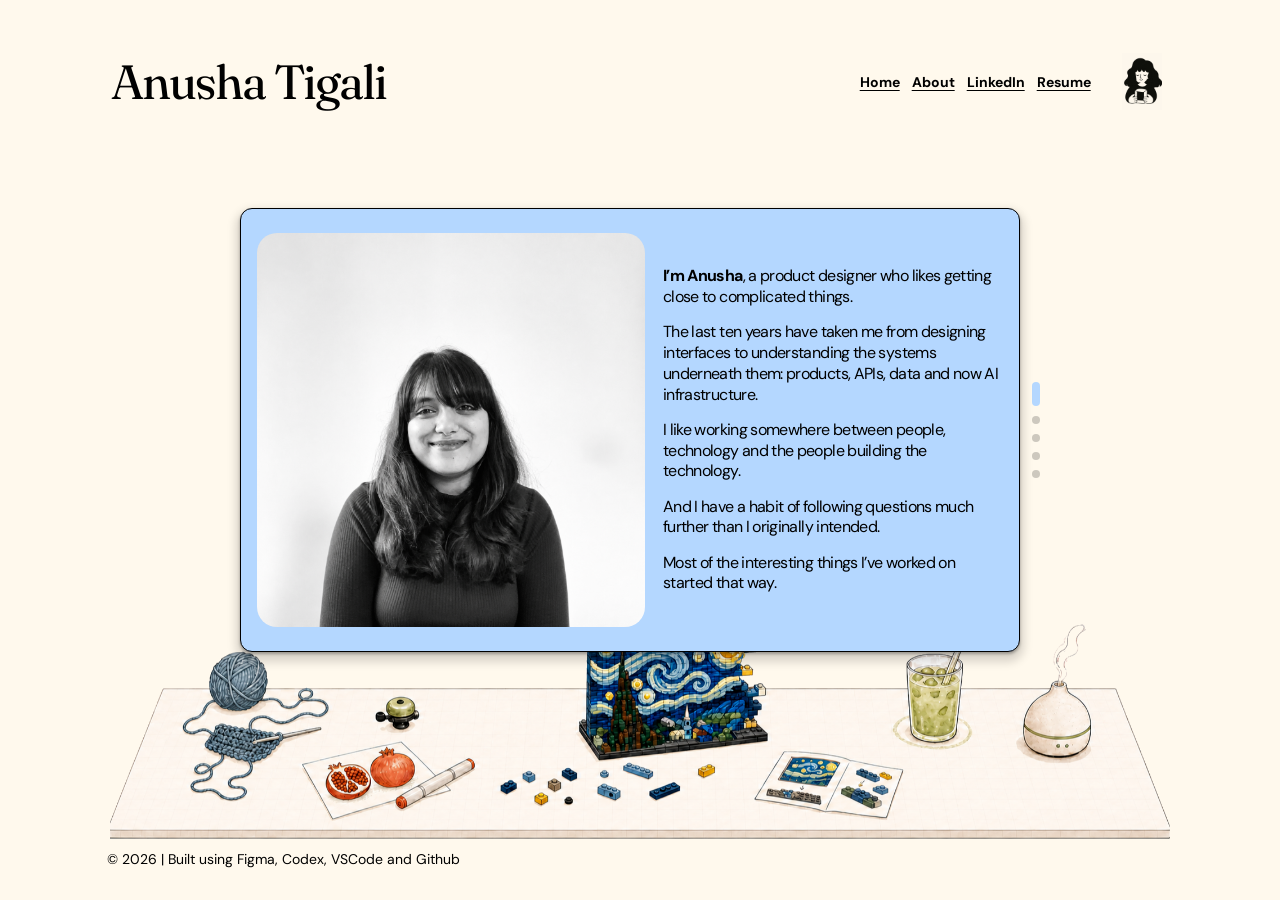
==== commit d41901ec: "Publish matching header font sizes" ====
--- a/about/index.html
+++ b/about/index.html
@@ -19,7 +19,7 @@
     <link rel="stylesheet" href="/assets/css/base.css?v=20260823-3">
     <link rel="stylesheet" href="/assets/css/layout.css?v=20260827-1">
     <link rel="stylesheet" href="/assets/css/components.css?v=20260915-2">
-    <link rel="stylesheet" href="/assets/css/case-study.css?v=20260827-7">
+    <link rel="stylesheet" href="/assets/css/case-study.css?v=20260918-5">
     <link rel="stylesheet" href="/assets/css/not-found.css?v=20260823-2">
     <link rel="stylesheet" href="/assets/css/matcha-cafe.css?v=20260814-5">
     <link rel="stylesheet" href="/assets/css/learning-logs.css?v=20260827-4">
--- a/assets/css/case-study.css
+++ b/assets/css/case-study.css
@@ -5,7 +5,7 @@
 .case-study-mobile-portrait img { display: block; width: 100%; height: 100%; object-fit: contain; }
 .case-study-portrait { display: block; width: 63px; height: 57px; flex: none; }
 .case-study-portrait img { display: block; width: 63px; height: 57px; object-fit: contain; }
-.case-study-nav { display: flex; align-items: center; gap: .75rem; margin-left: auto; font-size: .75rem; font-weight: 700; }
+.case-study-nav { display: flex; align-items: center; gap: .75rem; margin-left: auto; font-size: var(--text-small); font-weight: 700; }
 .case-study-header > .case-study-nav a { text-decoration: underline; text-underline-offset: .18em; }
 .case-study-nav--bottom { width: 100%; justify-content: center; margin-top: 1rem; }
 .case-study-nav a:hover { text-decoration: underline; text-underline-offset: .2em; }
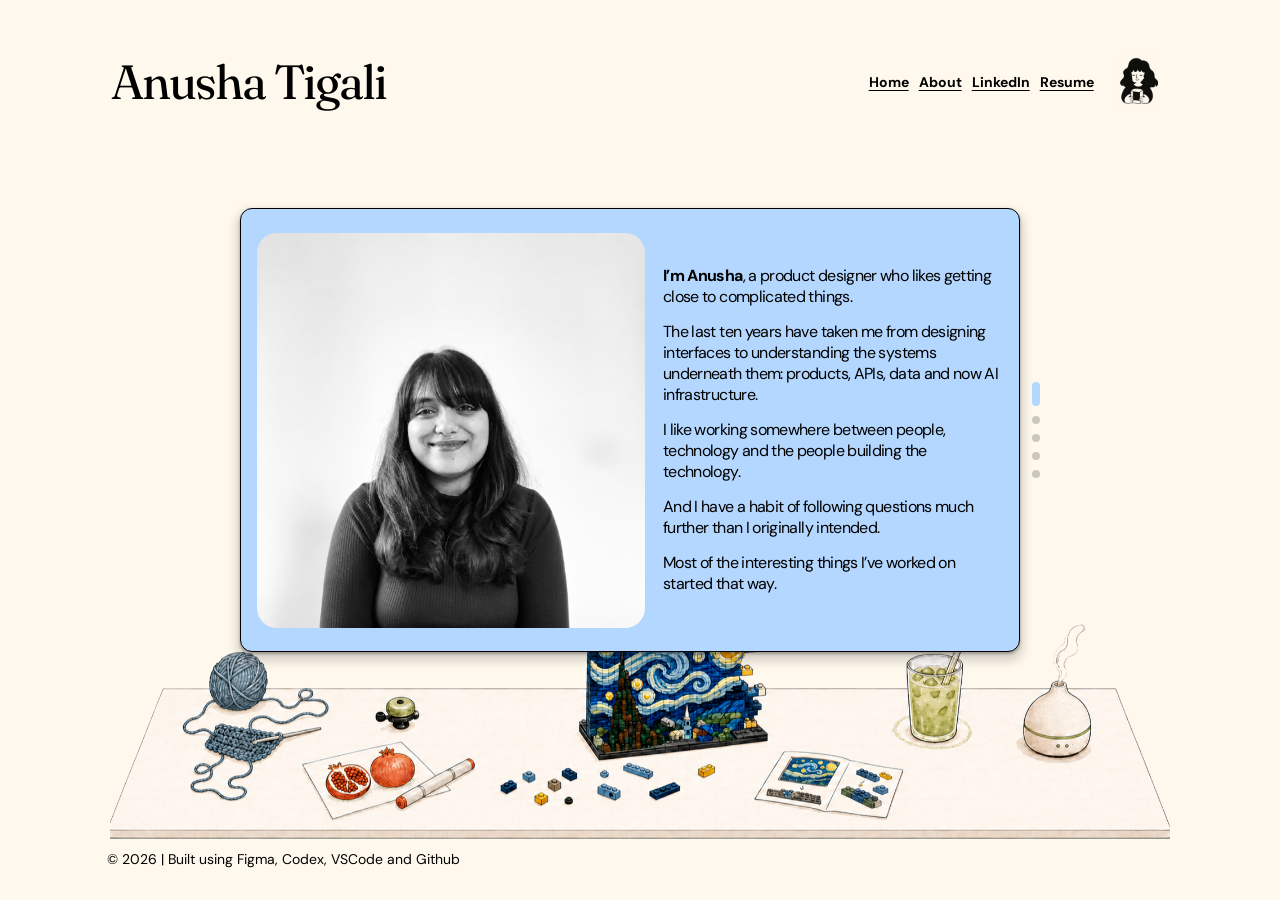
==== commit a96b711a: "Publish stable header layout" ====
--- a/about/index.html
+++ b/about/index.html
@@ -19,7 +19,7 @@
     <link rel="stylesheet" href="/assets/css/base.css?v=20260823-3">
     <link rel="stylesheet" href="/assets/css/layout.css?v=20260827-1">
     <link rel="stylesheet" href="/assets/css/components.css?v=20260915-2">
-    <link rel="stylesheet" href="/assets/css/case-study.css?v=20260918-5">
+    <link rel="stylesheet" href="/assets/css/case-study.css?v=20260918-6">
     <link rel="stylesheet" href="/assets/css/not-found.css?v=20260823-2">
     <link rel="stylesheet" href="/assets/css/matcha-cafe.css?v=20260814-5">
     <link rel="stylesheet" href="/assets/css/learning-logs.css?v=20260827-4">
--- a/assets/css/case-study.css
+++ b/assets/css/case-study.css
@@ -1,11 +1,11 @@
 .case-study-shell { --case-study-surface: #e9e4da; --case-study-radius: 1.5rem; width: min(100%, calc(var(--content-width) + (2 * var(--page-gutter)))); min-height: 100vh; margin-inline: auto; padding: var(--page-block) var(--page-gutter) 2rem; }
-.case-study-header { display: flex; align-items: center; gap: 1.25rem; margin-bottom: 2.5rem; }
-.case-study-brand { margin-left: .25rem; font-family: var(--font-display); font-size: var(--text-title); font-weight: 400; letter-spacing: -.04em; line-height: 1.2; }
+.case-study-header { position: sticky; display: flex; min-height: 58px; align-items: center; gap: .625rem; margin-bottom: 2.5rem; padding-inline: .25rem 5rem; }
+.case-study-brand { min-width: 0; flex: 1; font-family: var(--font-display); font-size: var(--text-title); font-weight: 400; letter-spacing: -.04em; line-height: 1.2; }
 .case-study-mobile-portrait { display: none; }
 .case-study-mobile-portrait img { display: block; width: 100%; height: 100%; object-fit: contain; }
-.case-study-portrait { display: block; width: 63px; height: 57px; flex: none; }
+.case-study-portrait { position: absolute; top: 0; right: .25rem; display: block; width: 63px; height: 57px; }
 .case-study-portrait img { display: block; width: 63px; height: 57px; object-fit: contain; }
-.case-study-nav { display: flex; align-items: center; gap: .75rem; margin-left: auto; font-size: var(--text-small); font-weight: 700; }
+.case-study-nav { display: flex; flex: none; align-items: center; gap: .625rem; font-size: var(--text-small); font-weight: 700; }
 .case-study-header > .case-study-nav a { text-decoration: underline; text-underline-offset: .18em; }
 .case-study-nav--bottom { width: 100%; justify-content: center; margin-top: 1rem; }
 .case-study-nav a:hover { text-decoration: underline; text-underline-offset: .2em; }
@@ -227,7 +227,7 @@
   .case-study-concept p,
   .synthetic-data-context p { font-size: 1.125rem; }
   .case-study-shell { --case-study-radius: 1.25rem; width: 100%; padding: 1.5rem 1rem max(1rem, env(safe-area-inset-bottom)); }
-  .case-study-header { min-height: 72px; align-items: center; margin-bottom: 2rem; }
+  .case-study-header { min-height: 72px; align-items: center; margin-bottom: 2rem; padding-inline: 0; }
   .case-study-brand { margin-left: 0; font-size: 24px; line-height: 1; }
   .case-study-mobile-portrait { display: block; width: 40px; height: 60px; margin-left: auto; }
   .case-study-portrait { display: none; }
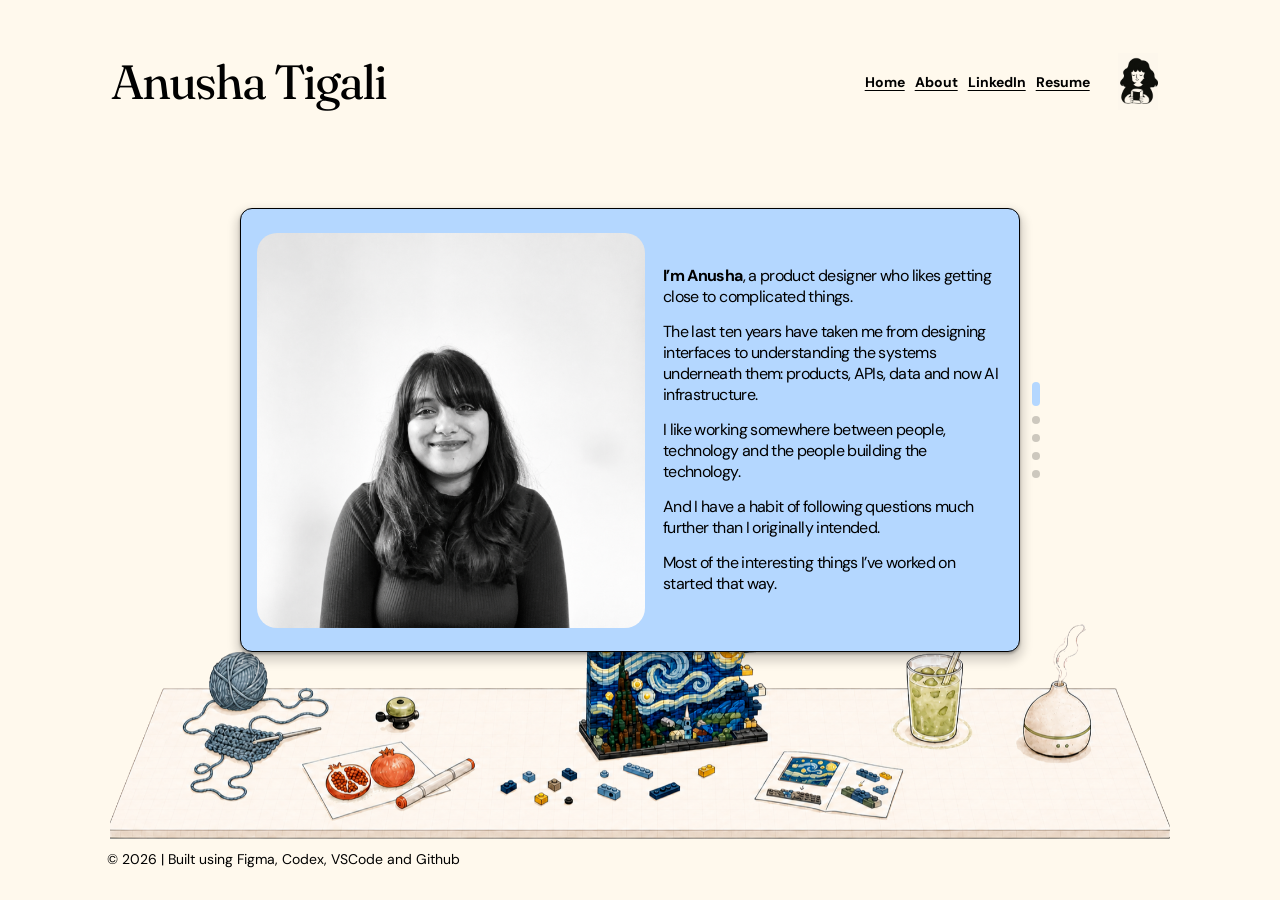
==== commit 2fcccaa6: "Publish unified stable headers" ====
--- a/about/index.html
+++ b/about/index.html
@@ -16,10 +16,10 @@
     <link href="https://fonts.googleapis.com/css2?family=DM+Sans:opsz,wght@9..40,400;9..40,700&family=Fraunces:opsz,wght,SOFT,WONK@9..144,400,0,1;9..144,700,0,1&display=swap" rel="stylesheet">
     <link rel="stylesheet" href="/assets/css/tokens.css">
     <link rel="stylesheet" href="/assets/css/reset.css">
-    <link rel="stylesheet" href="/assets/css/base.css?v=20260823-3">
-    <link rel="stylesheet" href="/assets/css/layout.css?v=20260827-1">
-    <link rel="stylesheet" href="/assets/css/components.css?v=20260915-2">
-    <link rel="stylesheet" href="/assets/css/case-study.css?v=20260918-6">
+    <link rel="stylesheet" href="/assets/css/base.css?v=20260918-1">
+    <link rel="stylesheet" href="/assets/css/layout.css?v=20260918-1">
+    <link rel="stylesheet" href="/assets/css/components.css?v=20260918-1">
+    <link rel="stylesheet" href="/assets/css/case-study.css?v=20260918-7">
     <link rel="stylesheet" href="/assets/css/not-found.css?v=20260823-2">
     <link rel="stylesheet" href="/assets/css/matcha-cafe.css?v=20260814-5">
     <link rel="stylesheet" href="/assets/css/learning-logs.css?v=20260827-4">
@@ -34,20 +34,18 @@
   <body class="about-page">
     <div class="page-shell page-shell--interior">
   
-    <header class="case-study-header" data-scroll-header>
-  <a class="case-study-brand" href="/">Anusha Tigali</a>
-  <a class="case-study-mobile-portrait" href="/about/" aria-label="About Anusha">
-    <img src="/assets/images/profile-wind.gif" alt="">
-  </a>
-  <nav class="case-study-nav" aria-label="Site navigation">
-    <a href="/">Home</a>
-    <a href="/about/">About</a>
-    <a href="https://www.linkedin.com/in/anusha-tigali-product-designer/" target="_blank" rel="noreferrer">LinkedIn</a>
-    <a href="https://drive.google.com/file/d/1iIlHJ6nLuoq7EVHTk1wSKE1XJ-EZt_mc/view?usp=sharing" target="_blank" rel="noreferrer">Resume</a>
-  </nav>
-  <a class="case-study-portrait" href="/about/" aria-label="About Anusha">
-    <img src="/assets/images/profile-wind.gif" alt="">
-  </a>
+<header class="profile-header" data-scroll-header>
+  <div class="profile-title-row">
+    <a class="profile-portrait" href="/about/" aria-label="About Anusha"><img src="/assets/images/profile-wind.gif" alt=""></a>
+    <h1 class="profile-name"><a href="/">Anusha Tigali</a></h1>
+    <p class="profile-mobile-summary">Staff product designer at ServiceNow with 10+ years of experience designing API tooling, AI infrastructure, knowledge graphs, and data generation systems.</p>
+    <nav class="profile-actions" aria-label="Profile links">
+      <a href="/"><span>Home</span></a>
+      <a href="/about/"><span>About</span></a>
+      <a href="https://www.linkedin.com/in/anusha-tigali-product-designer/" target="_blank" rel="noreferrer"><span>LinkedIn</span><img class="profile-action-icon" src="/assets/icons/external-link.svg" alt=""></a>
+      <a href="https://drive.google.com/file/d/1iIlHJ6nLuoq7EVHTk1wSKE1XJ-EZt_mc/view?usp=sharing" target="_blank" rel="noreferrer"><span>Resume</span><img class="profile-action-icon" src="/assets/icons/external-link.svg" alt=""></a>
+    </nav>
+  </div>
 </header>
 
   
--- a/assets/css/base.css
+++ b/assets/css/base.css
@@ -28,8 +28,8 @@
 @view-transition { navigation: auto; }
 ::view-transition-old(root) { animation: page-leave 120ms ease-in both; }
 ::view-transition-new(root) { animation: page-enter 180ms cubic-bezier(.22, 1, .36, 1) both; }
-@keyframes page-leave { to { opacity: 0; transform: translateY(-2px); } }
-@keyframes page-enter { from { opacity: 0; transform: translateY(3px); } }
+@keyframes page-leave { to { opacity: 0; } }
+@keyframes page-enter { from { opacity: 0; } }
 
 @media (prefers-reduced-motion: reduce) {
   *, *::before, *::after { scroll-behavior: auto !important; transition-duration: 0.01ms !important; }
--- a/assets/css/layout.css
+++ b/assets/css/layout.css
@@ -15,7 +15,7 @@
 .interior-main { display: flex; width: 100%; flex: 1; flex-direction: column; justify-content: center; padding-block: 5rem; }
 .interior-main h1 { margin-block: .5rem 2rem; font-size: clamp(2.75rem, 6vw, 5.5rem); }
 .interior-main--about { position: relative; z-index: 2; min-height: 0; align-items: center; flex: 1; padding-block: clamp(.5rem, 1.5dvh, 1rem); }
-.about-page .case-study-header,
+.about-page .profile-header,
 .about-page .site-footer { position: relative; z-index: 3; }
 @media (min-width: 761px) {
   .page-shell--home,
--- a/assets/css/components.css
+++ b/assets/css/components.css
@@ -113,8 +113,8 @@
 .site-footer a:hover { text-decoration: underline; text-underline-offset: .15em; }
 .about-footer-illustration { position: absolute; bottom: clamp(1rem, 2.5dvh, 2rem); left: 50%; z-index: 1; display: flex; width: 100vw; height: clamp(220px, 30dvh, 300px); align-items: flex-end; justify-content: center; margin: 0; pointer-events: none; transform: translateX(-50%); }
 .about-footer-illustration img { position: relative; z-index: 1; display: block; width: auto; height: 100%; max-width: 100%; object-fit: contain; object-position: center bottom; }
-.about-page .case-study-header { margin-bottom: 0; }
-.about-page .case-study-header.is-scroll-hidden { transform: none; }
+.about-page .profile-header { margin-bottom: 0; }
+.about-page .profile-header.is-scroll-hidden { transform: none; }
 .about-carousel { display: flex; width: min(100%, 800px); align-items: center; justify-content: center; gap: 12px; transform: translateY(-50px); }
 .about-carousel-viewport { position: relative; width: min(100%, 780px); height: 444px; flex: 0 1 780px; }
 .about-card { position: absolute; inset: 0; display: flex; width: 100%; height: 444px; min-height: 0; align-items: center; gap: clamp(12px, 2dvh, 20px); padding: clamp(14px, 2.65dvh, 24px) 16px; border: 1px solid var(--color-ink); border-radius: 12px; background: #b4d7ff; box-shadow: 0 6px 10px 4px rgb(0 0 0 / 15%), 0 2px 3px rgb(0 0 0 / 30%); font-family: var(--font-body); opacity: 0; pointer-events: none; transform: translateY(28px) scale(.985); transition: opacity 240ms ease, transform 360ms cubic-bezier(.22, 1, .36, 1), visibility 0s linear 360ms; visibility: hidden; }
@@ -239,9 +239,9 @@
   .page-shell--interior > .site-footer p:last-child { text-align: left; }
   .page-shell--home > .site-footer { display: none; }
   .about-page .page-shell--interior { gap: 8px; padding-block: 12px; }
-  .about-page .case-study-header,
+  .about-page .profile-header,
   .about-page .page-shell--interior > .site-footer { flex: none; }
-  .about-page .case-study-header { min-height: 60px; }
+  .about-page .profile-header { min-height: 60px; }
   .about-page .page-shell--interior > .site-footer { align-items: flex-start; flex-direction: column; gap: 4px; line-height: 1.3; white-space: normal; }
   .about-page .page-shell--interior > .site-footer a { overflow-wrap: anywhere; }
   .about-footer-illustration { display: none; }
--- a/assets/css/case-study.css
+++ b/assets/css/case-study.css
@@ -1,4 +1,5 @@
 .case-study-shell { --case-study-surface: #e9e4da; --case-study-radius: 1.5rem; width: min(100%, calc(var(--content-width) + (2 * var(--page-gutter)))); min-height: 100vh; margin-inline: auto; padding: var(--page-block) var(--page-gutter) 2rem; }
+.case-study-shell > .profile-header { flex: none; margin-bottom: 2.5rem; }
 .case-study-header { position: sticky; display: flex; min-height: 58px; align-items: center; gap: .625rem; margin-bottom: 2.5rem; padding-inline: .25rem 5rem; }
 .case-study-brand { min-width: 0; flex: 1; font-family: var(--font-display); font-size: var(--text-title); font-weight: 400; letter-spacing: -.04em; line-height: 1.2; }
 .case-study-mobile-portrait { display: none; }
@@ -173,7 +174,7 @@
 .synthetic-data-case-study .case-study-section > p:not(.case-study-lede) { max-width: 100%; line-height: 1.45; overflow-wrap: anywhere; }
 .case-study-shell > .site-footer { align-items: center; margin-top: 3rem; padding-top: 0; }
 .case-study-shell:has(.case-study-main--pending) { display: flex; height: 100dvh; min-height: 0; flex-direction: column; overflow: hidden; }
-.case-study-shell:has(.case-study-main--pending) .case-study-header { flex: none; margin-bottom: clamp(.75rem, 2dvh, 1.5rem); }
+.case-study-shell:has(.case-study-main--pending) > .profile-header { margin-bottom: clamp(.75rem, 2dvh, 1.5rem); }
 .case-study-shell:has(.case-study-main--pending) .case-study-main { min-height: 0; flex: 1; }
 .case-study-shell:has(.case-study-main--pending) .case-study-content { min-height: 0; flex: 1; }
 .case-study-shell:has(.case-study-main--pending) > .site-footer { flex: none; margin-top: clamp(.75rem, 2dvh, 1.5rem); }
@@ -227,6 +228,7 @@
   .case-study-concept p,
   .synthetic-data-context p { font-size: 1.125rem; }
   .case-study-shell { --case-study-radius: 1.25rem; width: 100%; padding: 1.5rem 1rem max(1rem, env(safe-area-inset-bottom)); }
+  .case-study-shell > .profile-header { margin-bottom: 2rem; }
   .case-study-header { min-height: 72px; align-items: center; margin-bottom: 2rem; padding-inline: 0; }
   .case-study-brand { margin-left: 0; font-size: 24px; line-height: 1; }
   .case-study-mobile-portrait { display: block; width: 40px; height: 60px; margin-left: auto; }
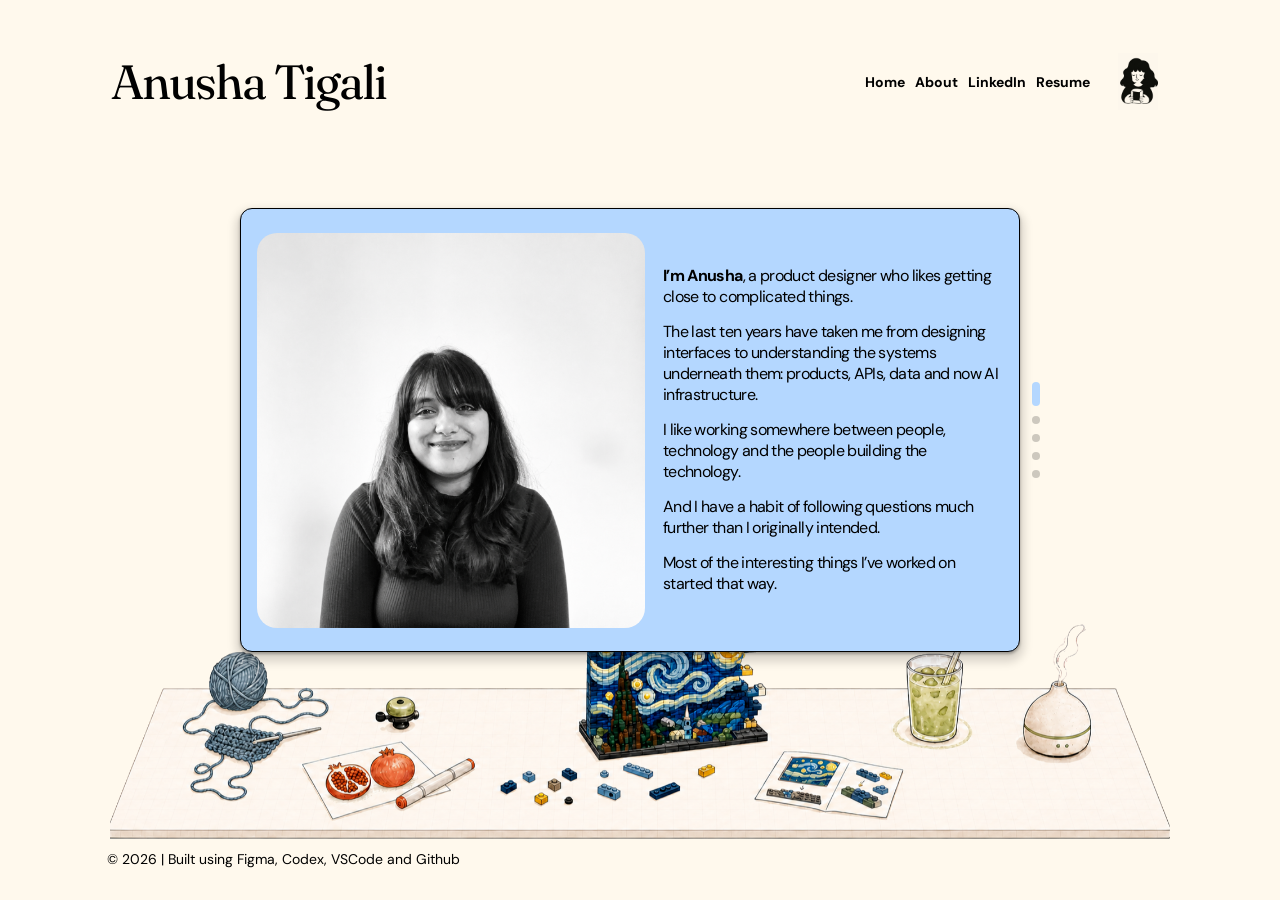
==== commit f2b7693f: "Publish header links without underlines" ====
--- a/about/index.html
+++ b/about/index.html
@@ -18,7 +18,7 @@
     <link rel="stylesheet" href="/assets/css/reset.css">
     <link rel="stylesheet" href="/assets/css/base.css?v=20260918-1">
     <link rel="stylesheet" href="/assets/css/layout.css?v=20260918-1">
-    <link rel="stylesheet" href="/assets/css/components.css?v=20260918-1">
+    <link rel="stylesheet" href="/assets/css/components.css?v=20260918-2">
     <link rel="stylesheet" href="/assets/css/case-study.css?v=20260918-7">
     <link rel="stylesheet" href="/assets/css/not-found.css?v=20260823-2">
     <link rel="stylesheet" href="/assets/css/matcha-cafe.css?v=20260814-5">
--- a/assets/css/components.css
+++ b/assets/css/components.css
@@ -7,8 +7,8 @@
 .profile-mobile-summary,
 .profile-mobile-meta { display: none; }
 .profile-actions { display: flex; flex: none; align-items: center; gap: .625rem; }
-.profile-actions a { display: flex; align-items: center; gap: .25rem; font-size: var(--text-small); font-weight: 700; text-decoration: underline; text-underline-offset: .18em; white-space: nowrap; }
-.profile-actions a:hover { text-decoration-thickness: 2px; }
+.profile-actions a { display: flex; align-items: center; gap: .25rem; font-size: var(--text-small); font-weight: 700; text-decoration: none; white-space: nowrap; }
+.profile-actions a:hover { text-decoration: none; }
 .profile-actions img { display: block; width: 17px; height: 17px; }
 .profile-actions .profile-action-icon { display: none; }
 .profile-metadata { display: grid; grid-template-columns: minmax(0, 1.55fr) minmax(0, 1.1fr) minmax(0, .55fr) minmax(0, 1.65fr); align-items: start; gap: clamp(2rem, 3vw, 3.5rem); font-size: var(--text-small); }
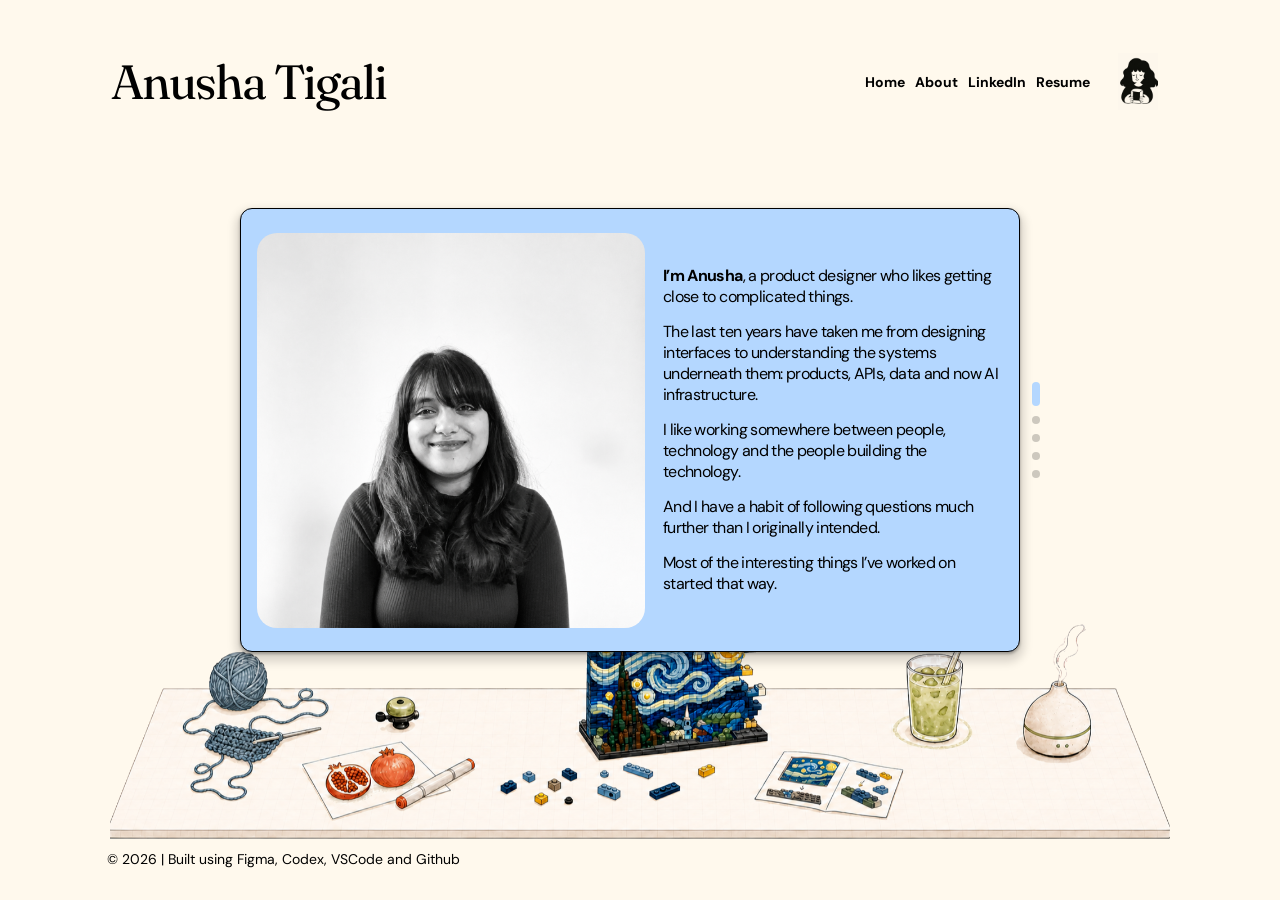
==== commit c15b243b: "Publish mobile header update" ====
--- a/about/index.html
+++ b/about/index.html
@@ -18,7 +18,7 @@
     <link rel="stylesheet" href="/assets/css/reset.css">
     <link rel="stylesheet" href="/assets/css/base.css?v=20260918-1">
     <link rel="stylesheet" href="/assets/css/layout.css?v=20260918-1">
-    <link rel="stylesheet" href="/assets/css/components.css?v=20260918-2">
+    <link rel="stylesheet" href="/assets/css/components.css?v=20260919-1">
     <link rel="stylesheet" href="/assets/css/case-study.css?v=20260918-7">
     <link rel="stylesheet" href="/assets/css/not-found.css?v=20260823-2">
     <link rel="stylesheet" href="/assets/css/matcha-cafe.css?v=20260814-5">
--- a/assets/css/components.css
+++ b/assets/css/components.css
@@ -193,6 +193,31 @@
   .home-page .profile-mobile-meta-links a { text-decoration: underline; text-underline-offset: .18em; }
   .profile-actions { gap: .75rem; }
   .home-page .profile-actions { display: none; }
+  body:not(.home-page) .profile-title-row {
+    display: grid;
+    grid-template-areas:
+      "name portrait"
+      "actions actions";
+    grid-template-columns: minmax(0, 1fr) 40px;
+    align-items: center;
+    gap: .25rem 1rem;
+  }
+  body:not(.home-page) .profile-name { grid-area: name; }
+  body:not(.home-page) .profile-portrait {
+    width: 40px;
+    height: 55px;
+    grid-area: portrait;
+    justify-self: end;
+  }
+  body:not(.home-page) .profile-portrait img { width: 40px; height: 55px; }
+  body:not(.home-page) .profile-actions {
+    width: 100%;
+    grid-area: actions;
+    justify-content: space-between;
+    gap: 0;
+  }
+  body:not(.home-page) .profile-mobile-summary,
+  body:not(.home-page) .profile-mobile-meta { display: none; }
   .profile-metadata { display: none; }
   .intro { display: none; }
   .portfolio-index { display: flex; width: 100%; min-height: 0; align-self: stretch; flex: none; flex-direction: column; border: 0; }
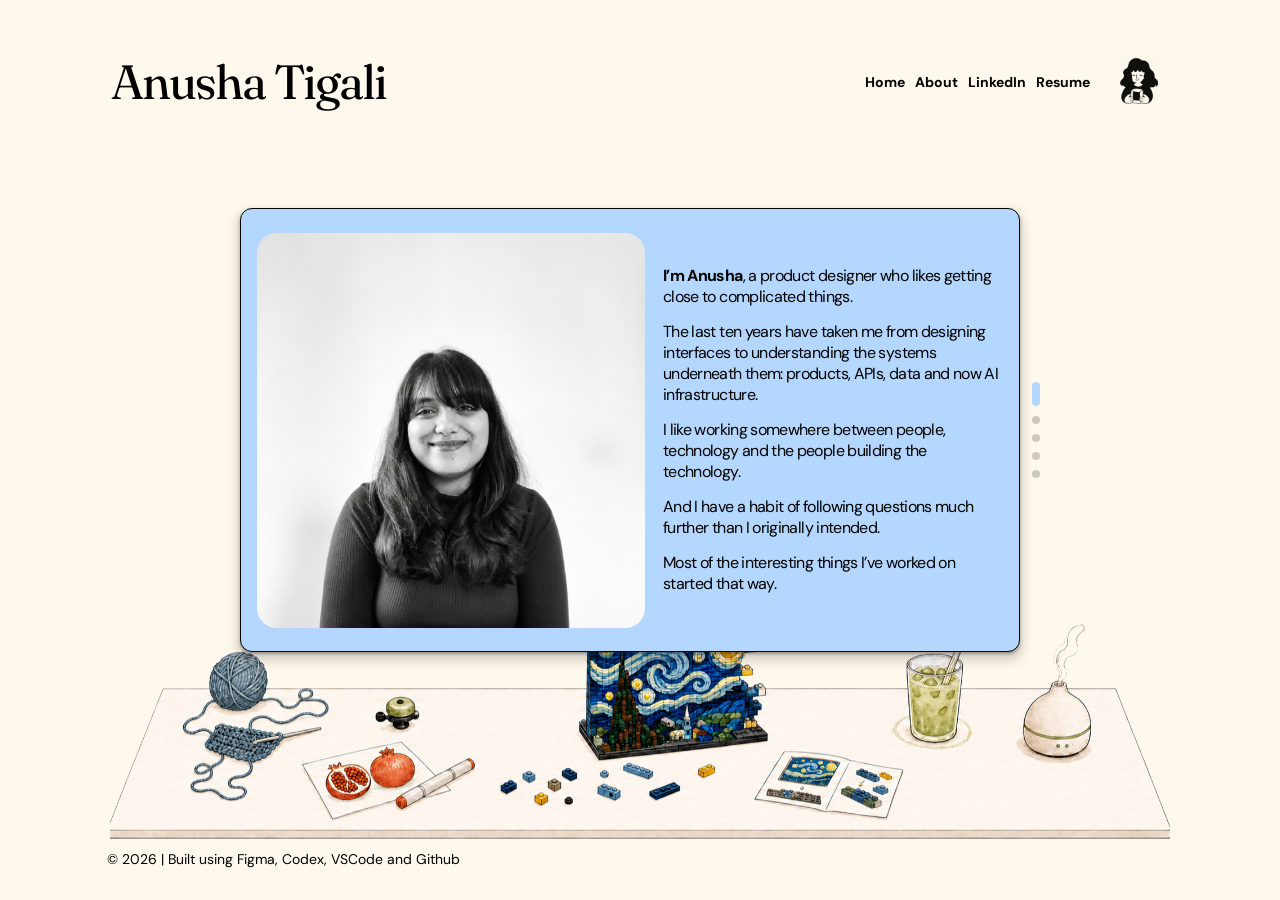
==== commit 8ed9ae37: "Publish mobile navigation updates" ====
--- a/about/index.html
+++ b/about/index.html
@@ -18,8 +18,8 @@
     <link rel="stylesheet" href="/assets/css/reset.css">
     <link rel="stylesheet" href="/assets/css/base.css?v=20260918-1">
     <link rel="stylesheet" href="/assets/css/layout.css?v=20260918-1">
-    <link rel="stylesheet" href="/assets/css/components.css?v=20260919-1">
-    <link rel="stylesheet" href="/assets/css/case-study.css?v=20260918-7">
+    <link rel="stylesheet" href="/assets/css/components.css?v=20260919-2">
+    <link rel="stylesheet" href="/assets/css/case-study.css?v=20260919-1">
     <link rel="stylesheet" href="/assets/css/not-found.css?v=20260823-2">
     <link rel="stylesheet" href="/assets/css/matcha-cafe.css?v=20260814-5">
     <link rel="stylesheet" href="/assets/css/learning-logs.css?v=20260827-4">
--- a/assets/css/components.css
+++ b/assets/css/components.css
@@ -192,7 +192,15 @@
   .home-page .profile-mobile-meta-tags a,
   .home-page .profile-mobile-meta-links a { text-decoration: underline; text-underline-offset: .18em; }
   .profile-actions { gap: .75rem; }
-  .home-page .profile-actions { display: none; }
+  .home-page .profile-actions {
+    display: flex;
+    width: 100%;
+    order: 1;
+    justify-content: space-between;
+    gap: 0;
+  }
+  .home-page .profile-mobile-summary { order: 2; }
+  .home-page .profile-mobile-meta { order: 3; }
   body:not(.home-page) .profile-title-row {
     display: grid;
     grid-template-areas:
--- a/assets/css/case-study.css
+++ b/assets/css/case-study.css
@@ -228,7 +228,12 @@
   .case-study-concept p,
   .synthetic-data-context p { font-size: 1.125rem; }
   .case-study-shell { --case-study-radius: 1.25rem; width: 100%; padding: 1.5rem 1rem max(1rem, env(safe-area-inset-bottom)); }
-  .case-study-shell > .profile-header { margin-bottom: 2rem; }
+  .case-study-shell > .profile-header {
+    position: sticky;
+    top: 0;
+    z-index: 80;
+    margin-bottom: 2rem;
+  }
   .case-study-header { min-height: 72px; align-items: center; margin-bottom: 2rem; padding-inline: 0; }
   .case-study-brand { margin-left: 0; font-size: 24px; line-height: 1; }
   .case-study-mobile-portrait { display: block; width: 40px; height: 60px; margin-left: auto; }
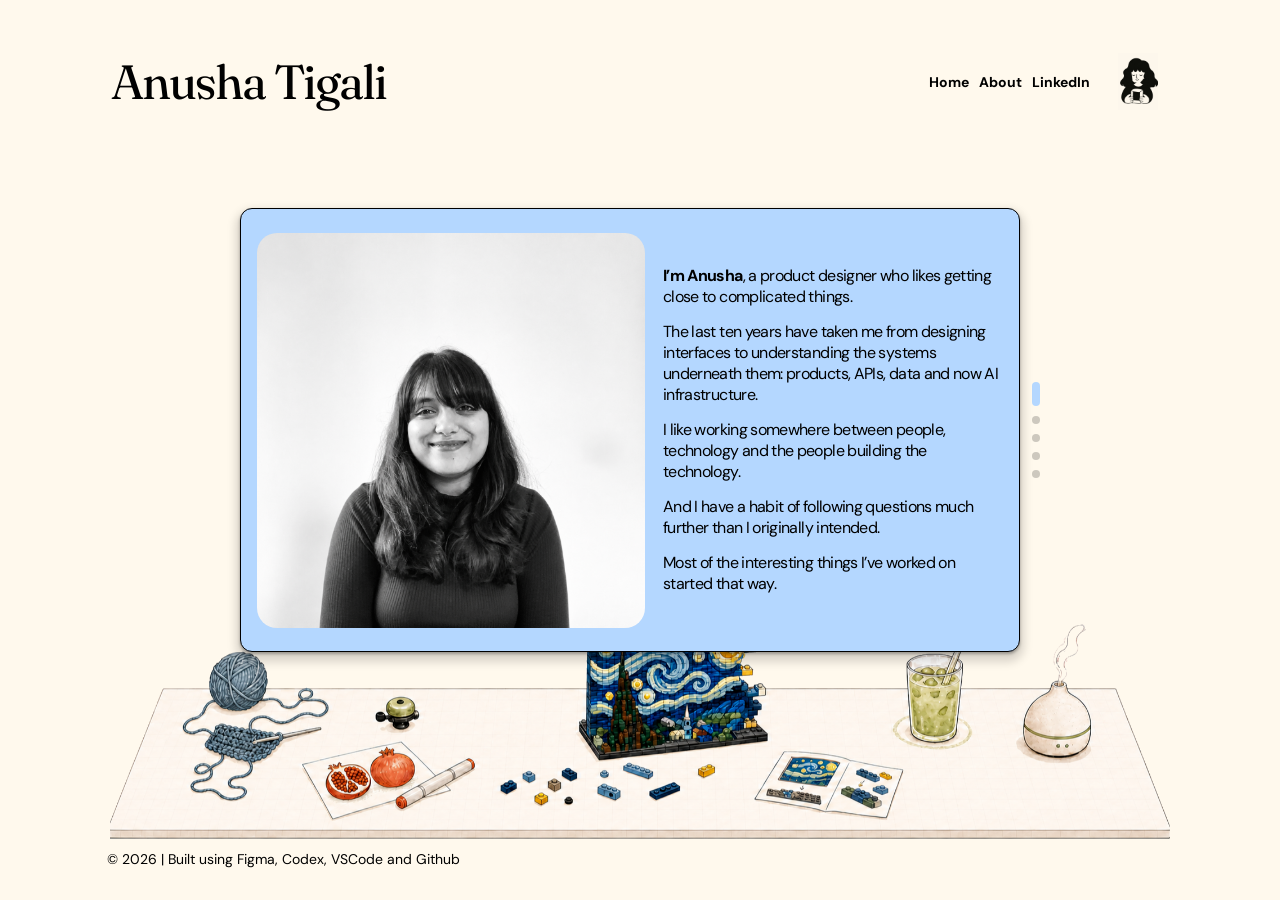
==== commit 8b216520: "Remove resume from site headers" ====
--- a/about/index.html
+++ b/about/index.html
@@ -43,7 +43,6 @@
       <a href="/"><span>Home</span></a>
       <a href="/about/"><span>About</span></a>
       <a href="https://www.linkedin.com/in/anusha-tigali-product-designer/" target="_blank" rel="noreferrer"><span>LinkedIn</span><img class="profile-action-icon" src="/assets/icons/external-link.svg" alt=""></a>
-      <a href="https://drive.google.com/file/d/1iIlHJ6nLuoq7EVHTk1wSKE1XJ-EZt_mc/view?usp=sharing" target="_blank" rel="noreferrer"><span>Resume</span><img class="profile-action-icon" src="/assets/icons/external-link.svg" alt=""></a>
     </nav>
   </div>
 </header>
